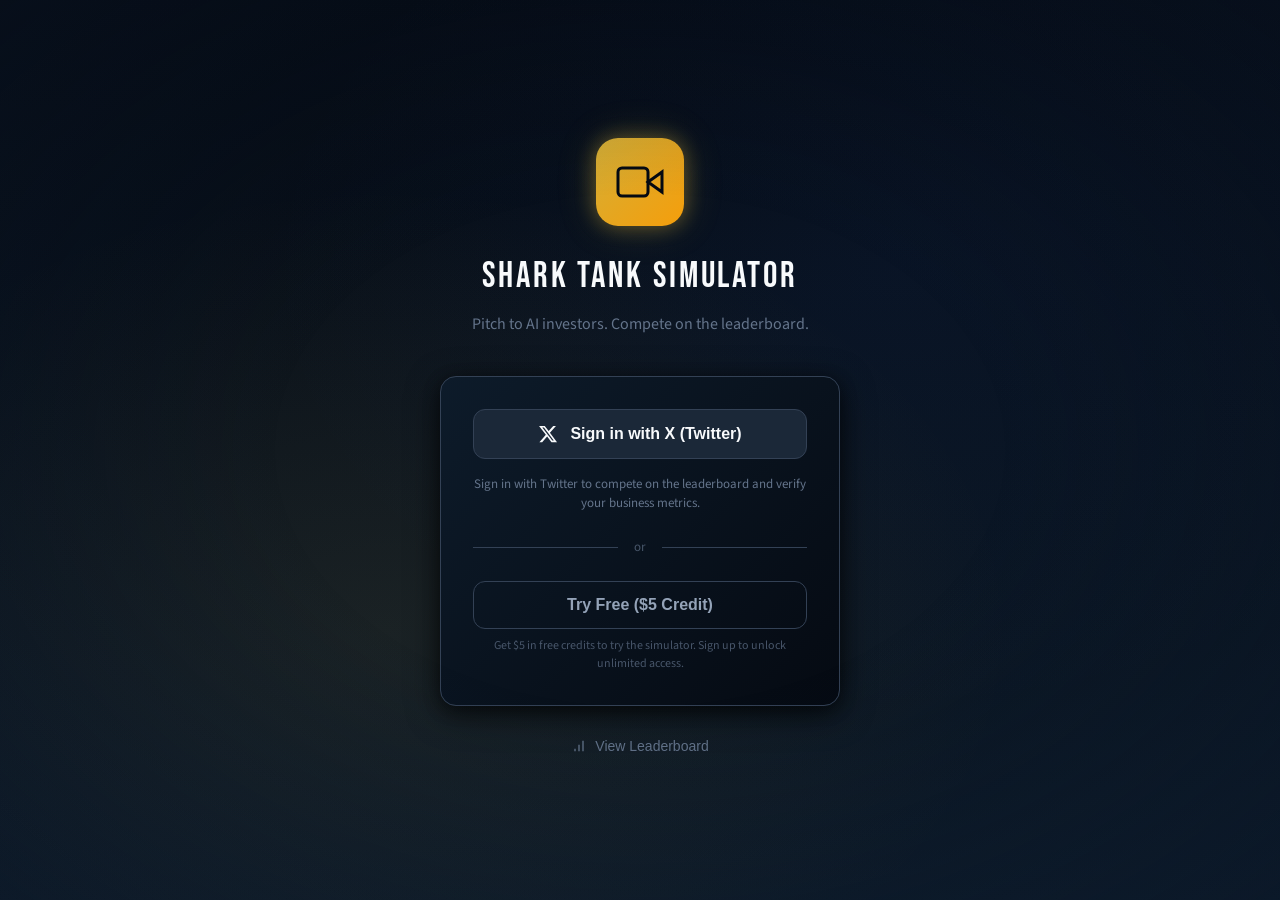
==== app.html @ 776979c1 "Make landing page the default homepage - Rename index.html → app.html (the main app) - Rename landin" ====
<!DOCTYPE html>
<html lang="en">
<head>
  <meta charset="UTF-8">
  <meta name="viewport" content="width=device-width, initial-scale=1.0">
  <title>Investor Panel — Shark Tank Simulator</title>
  <link rel="stylesheet" href="styles.css">
</head>
<body>
  <div class="app">
    <!-- ========================================
         VIEW 0: Auth / Login
         ======================================== -->
    <div class="view view--auth" id="authView">
      <div class="auth-container">
        <div class="auth-header">
          <div class="auth-logo">
            <svg width="48" height="48" viewBox="0 0 24 24" fill="none" stroke="currentColor" stroke-width="1.5">
              <polygon points="23 7 16 12 23 17 23 7"/>
              <rect x="1" y="5" width="15" height="14" rx="2" ry="2"/>
            </svg>
          </div>
          <h1 class="auth-title">Shark Tank Simulator</h1>
          <p class="auth-subtitle">Pitch to AI investors. Compete on the leaderboard.</p>
        </div>

        <!-- Login buttons (shown when not logged in) -->
        <div class="auth-content" id="authLoginContent">
          <button class="auth-btn auth-btn--twitter" id="twitterLoginBtn">
            <svg width="20" height="20" viewBox="0 0 24 24" fill="currentColor">
              <path d="M18.244 2.25h3.308l-7.227 8.26 8.502 11.24H16.17l-5.214-6.817L4.99 21.75H1.68l7.73-8.835L1.254 2.25H8.08l4.713 6.231zm-1.161 17.52h1.833L7.084 4.126H5.117z"/>
            </svg>
            Sign in with X (Twitter)
          </button>

          <p class="auth-note">
            Sign in with Twitter to compete on the leaderboard and verify your business metrics.
          </p>

          <div class="auth-divider">
            <span>or</span>
          </div>

          <button class="auth-btn auth-btn--guest" id="guestBtn">
            Try Free ($5 Credit)
          </button>
          <p class="auth-guest-note">
            Get $5 in free credits to try the simulator. Sign up to unlock unlimited access.
          </p>
        </div>

        <!-- Logged in state (shown when logged in) -->
        <div class="auth-content auth-logged-in" id="authLoggedInContent" style="display: none;">
          <div class="auth-user-info">
            <img class="auth-user-avatar" id="authUserAvatar" src="" alt="User">
            <span class="auth-user-name" id="authUserName">@username</span>
          </div>

          <button class="auth-btn auth-btn--primary" id="continueToFormBtn">
            Continue to Pitch Form
          </button>

          <button class="auth-btn auth-btn--secondary" id="authLogoutBtn">
            Sign Out
          </button>
        </div>

        <div class="auth-footer">
          <button class="auth-leaderboard-btn" id="viewLeaderboardBtn">
            <svg width="16" height="16" viewBox="0 0 24 24" fill="none" stroke="currentColor" stroke-width="2">
              <path d="M12 20V10"/>
              <path d="M18 20V4"/>
              <path d="M6 20v-4"/>
            </svg>
            View Leaderboard
          </button>
        </div>
      </div>
    </div>

    <!-- ========================================
         VIEW 1: Entry Form
         ======================================== -->
    <div class="view view--entry" id="entryView" style="display: none;">
      <div class="entry-container">
        <!-- User Profile Bar (shown when logged in) -->
        <div class="user-bar" id="userBar" style="display: none;">
          <div class="user-bar-left">
            <img class="user-bar-avatar" id="userBarAvatar" src="" alt="User">
            <span class="user-bar-name" id="userBarName">@username</span>
          </div>
          <div class="user-bar-right">
            <button class="user-bar-btn" id="userLeaderboardBtn" title="Leaderboard">
              <svg width="16" height="16" viewBox="0 0 24 24" fill="none" stroke="currentColor" stroke-width="2">
                <path d="M12 20V10"/>
                <path d="M18 20V4"/>
                <path d="M6 20v-4"/>
              </svg>
            </button>
            <button class="user-bar-btn user-bar-btn--logout" id="logoutBtn" title="Sign Out">
              <svg width="16" height="16" viewBox="0 0 24 24" fill="none" stroke="currentColor" stroke-width="2">
                <path d="M9 21H5a2 2 0 0 1-2-2V5a2 2 0 0 1 2-2h4"/>
                <polyline points="16 17 21 12 16 7"/>
                <line x1="21" y1="12" x2="9" y2="12"/>
              </svg>
            </button>
          </div>
        </div>

        <!-- Credits Display (for guests) -->
        <div class="credits-bar" id="creditsBar" style="display: none;">
          <div class="credits-info">
            <svg width="16" height="16" viewBox="0 0 24 24" fill="none" stroke="currentColor" stroke-width="2">
              <circle cx="12" cy="12" r="10"/>
              <path d="M12 6v6l4 2"/>
            </svg>
            <span>Credits remaining: <strong id="creditsAmount">$5.00</strong></span>
          </div>
          <button class="credits-upgrade-btn" id="creditsUpgradeBtn">Sign up for unlimited</button>
        </div>

        <!-- Back to Auth button -->
        <div class="entry-back-row">
          <button type="button" class="entry-back-btn" id="backToAuthBtn">
            <svg width="16" height="16" viewBox="0 0 24 24" fill="none" stroke="currentColor" stroke-width="2">
              <path d="M19 12H5"/>
              <polyline points="12 19 5 12 12 5"/>
            </svg>
            Back to Login
          </button>
        </div>

        <div class="entry-header">
          <div class="entry-logo">
            <svg width="24" height="24" viewBox="0 0 24 24" fill="none" stroke="currentColor" stroke-width="2">
              <polygon points="23 7 16 12 23 17 23 7"/>
              <rect x="1" y="5" width="15" height="14" rx="2" ry="2"/>
            </svg>
          </div>
          <h1 class="entry-title">Enter the Panel</h1>
          <p class="entry-subtitle">5 investors. One pitch. No second chances.</p>
        </div>

        <form class="entry-form" id="entryForm">
          <!-- Company Name -->
          <div class="form-group">
            <label class="form-label" for="companyName">Company name</label>
            <input type="text" class="form-input" id="companyName" name="companyName" required placeholder="e.g. Acme Corp">
          </div>

          <!-- Amount Raising -->
          <div class="form-row">
            <div class="form-group form-group--flex">
              <label class="form-label" for="amountRaising">Amount raising</label>
              <div class="input-with-prefix">
                <span class="input-prefix">$</span>
                <input type="number" class="form-input form-input--with-prefix" id="amountRaising" name="amountRaising" required placeholder="500000" min="1">
              </div>
            </div>
            <div class="form-group form-group--small">
              <label class="form-label" for="equityPercent">Equity offered</label>
              <div class="input-with-suffix">
                <input type="number" class="form-input form-input--with-suffix" id="equityPercent" name="equityPercent" required placeholder="10" min="1" max="100">
                <span class="input-suffix">%</span>
              </div>
            </div>
          </div>

          <!-- What the company does -->
          <div class="form-group">
            <label class="form-label" for="companyDescription">What does your company do?</label>
            <textarea class="form-textarea" id="companyDescription" name="companyDescription" required placeholder="Describe your product or service in plain language..." maxlength="300" rows="3"></textarea>
            <span class="form-hint"><span id="descCharCount">0</span>/300</span>
          </div>

          <!-- Why now -->
          <div class="form-group">
            <label class="form-label" for="whyNow">Why are you pitching now?</label>
            <textarea class="form-textarea" id="whyNow" name="whyNow" required placeholder="What's changed? Why is this the right moment?" maxlength="200" rows="2"></textarea>
            <span class="form-hint"><span id="whyNowCharCount">0</span>/200</span>
          </div>

          <!-- Proof Signal -->
          <div class="form-group">
            <label class="form-label" for="proofType">What's your strongest proof right now?</label>
            <select class="form-select" id="proofType" name="proofType" required>
              <option value="" disabled selected>Select one...</option>
              <option value="revenue">Revenue / MRR</option>
              <option value="users">Active users</option>
              <option value="customers">Signed customers / pilots</option>
              <option value="idea">Idea stage</option>
            </select>
          </div>

          <!-- Proof Value (conditional) -->
          <div class="form-group form-group--proof" id="proofValueGroup" style="display: none;">
            <label class="form-label" for="proofValue" id="proofValueLabel">Value</label>
            <div class="input-with-prefix">
              <span class="input-prefix" id="proofValuePrefix">$</span>
              <input type="number" class="form-input form-input--with-prefix" id="proofValue" name="proofValue" placeholder="0" min="0">
            </div>
          </div>

          <!-- Verification Section (shows when user is logged in and has revenue/users) -->
          <div class="form-group form-group--verification" id="verificationSection" style="display: none;">
            <label class="form-label">Verify your metrics (optional)</label>
            <p class="form-hint verification-hint">Verified metrics appear on the leaderboard with a badge</p>

            <!-- Verification Options -->
            <div class="verification-options">
              <!-- DeFi Verification -->
              <div class="verification-option" id="defiVerificationOption">
                <button type="button" class="verification-btn" id="verifyDefiBtn">
                  <svg class="verification-icon" width="20" height="20" viewBox="0 0 24 24" fill="none" stroke="currentColor" stroke-width="2">
                    <circle cx="12" cy="12" r="10"/>
                    <path d="M8 12l2 2 4-4"/>
                  </svg>
                  <span>Verify with DefiLlama</span>
                </button>
                <span class="verification-desc">For crypto/DeFi protocols</span>
              </div>

              <!-- TrustMRR Verification -->
              <div class="verification-option" id="trustmrrVerificationOption">
                <button type="button" class="verification-btn" id="verifyTrustMRRBtn">
                  <svg class="verification-icon" width="20" height="20" viewBox="0 0 24 24" fill="none" stroke="currentColor" stroke-width="2">
                    <rect x="3" y="3" width="18" height="18" rx="2"/>
                    <path d="M9 12l2 2 4-4"/>
                  </svg>
                  <span>Verify with TrustMRR</span>
                </button>
                <span class="verification-desc">For SaaS with Stripe</span>
              </div>
            </div>

            <!-- Verification Status -->
            <div class="verification-status" id="verificationStatus" style="display: none;">
              <div class="verification-badge" id="verificationBadge">
                <svg width="16" height="16" viewBox="0 0 24 24" fill="currentColor">
                  <path d="M12 2L3 7v6c0 5.55 3.84 10.74 9 12 5.16-1.26 9-6.45 9-12V7l-9-5zm-1.5 14.94l-3.5-3.5 1.41-1.41 2.09 2.09 5.59-5.59 1.41 1.41-7 7z"/>
                </svg>
                <span id="verificationText">Verified</span>
              </div>
              <span class="verification-details" id="verificationDetails"></span>
            </div>
          </div>

          <!-- DefiLlama Search Modal -->
          <div class="modal" id="defiModal" style="display: none;">
            <div class="modal-content">
              <div class="modal-header">
                <h3>Verify with DefiLlama</h3>
                <button type="button" class="modal-close" id="closeDefiModal">&times;</button>
              </div>
              <div class="modal-body">
                <p>Search for your protocol. We'll verify ownership by matching your Twitter handle.</p>
                <div class="search-input-wrapper">
                  <input type="text" class="form-input" id="defiSearchInput" placeholder="Search protocols...">
                  <div class="search-spinner" id="defiSearchSpinner" style="display: none;"></div>
                </div>
                <div class="search-results" id="defiSearchResults"></div>
              </div>
            </div>
          </div>

          <!-- TrustMRR Modal -->
          <div class="modal" id="trustmrrModal" style="display: none;">
            <div class="modal-content">
              <div class="modal-header">
                <h3>Verify with TrustMRR</h3>
                <button type="button" class="modal-close" id="closeTrustMRRModal">&times;</button>
              </div>
              <div class="modal-body">
                <p>Enter your TrustMRR profile URL. We'll verify by matching your Twitter handle.</p>
                <input type="text" class="form-input" id="trustmrrUrlInput" placeholder="trustmrr.com/startup/yourcompany">
                <button type="button" class="btn btn--primary" id="verifyTrustMRRSubmit">Verify</button>
                <div class="verification-result" id="trustmrrResult" style="display: none;"></div>
              </div>
            </div>
          </div>

          <!-- Optional: Pushback expectation -->
          <div class="form-group form-group--optional">
            <label class="form-label" for="expectedPushback">
              What do you expect investors to push back on?
              <span class="form-label-optional">Optional</span>
            </label>
            <input type="text" class="form-input" id="expectedPushback" name="expectedPushback" placeholder="e.g. Our go-to-market strategy...">
          </div>

          <!-- Submit -->
          <button type="submit" class="entry-submit">Enter the Panel</button>

          <!-- Quick Test section - skips pitch, starts with offer -->
          <div class="quick-test-section">
            <div class="quick-test-label">Quick Test Mode</div>
            <div class="quick-test-controls">
              <select id="quickTestShark" class="quick-test-select">
                <option value="victor">Kevin O'Leary (Royalty Deals)</option>
                <option value="marcus">Mark Cuban (Tech/Equity)</option>
                <option value="elena">Lori Greiner (Retail/Milestones)</option>
                <option value="richard">Richard Branson (Brand/Vision)</option>
                <option value="daniel">Robert Herjavec (Mentor/Stages)</option>
              </select>
              <button type="button" class="entry-skip" id="skipBtn">🧪 Test Offer</button>
            </div>
          </div>
        </form>
      </div>
    </div>

    <!-- ========================================
         VIEW 2: Transition
         ======================================== -->
    <div class="view view--transition" id="transitionView" style="display: none;">
      <div class="transition-content">
        <div class="transition-icon">
          <svg width="48" height="48" viewBox="0 0 24 24" fill="none" stroke="currentColor" stroke-width="1.5">
            <polygon points="23 7 16 12 23 17 23 7"/>
            <rect x="1" y="5" width="15" height="14" rx="2" ry="2"/>
          </svg>
        </div>
        <p class="transition-message">The panel is ready.</p>
      </div>
    </div>

    <!-- ========================================
         VIEW 3: Panel (Video Call UI)
         ======================================== -->
    <div class="view view--panel" id="panelView" style="display: none;">
      <!-- Credits Banner (shown for guests) -->
      <div id="creditsBanner" class="credits-banner" style="display: none;">
        <div class="credits-banner-content">
          <span class="credits-badge">FREE TRIAL</span>
          <span class="credits-text">Credits: <strong id="panelCreditsAmount">$5.00</strong></span>
          <button id="panelUpgradeBtn" class="credits-banner-cta">
            Sign up for unlimited
          </button>
        </div>
      </div>

      <!-- Top Header Bar (Light) -->
      <header class="header">
        <div class="header-left">
          <div class="logo">
            <svg width="20" height="20" viewBox="0 0 24 24" fill="none" stroke="currentColor" stroke-width="2">
              <polygon points="23 7 16 12 23 17 23 7"/>
              <rect x="1" y="5" width="15" height="14" rx="2" ry="2"/>
            </svg>
          </div>
          <span class="meeting-title" id="meetingTitle">Investor Panel — Series A Pitch</span>
          <!-- Timer removed - game is now confidence-driven -->
        </div>
        <div class="header-right">
          <div class="user-avatar">
            <span>Y</span>
          </div>
        </div>
      </header>

      <!-- Main Content -->
      <div class="main-wrapper">
        <!-- Video Area -->
        <main class="video-area">
          <!-- Participant Strip -->
          <div class="participant-strip">
            <div class="participant" data-investor="marcus" data-state="live">
              <div class="participant-video">
                <img class="participant-img" src="images/sharks/marc_cuban.jpg" alt="Mark Cuban">
                <div class="confidence-bar-container">
                  <div class="confidence-bar" data-investor="marcus" style="width: 50%"></div>
                </div>
                <div class="participant-overlay">
                  <span class="participant-name">Mark Cuban</span>
                  <span class="participant-badge badge--live">LIVE</span>
                </div>
              </div>
            </div>

            <div class="participant" data-investor="victor" data-state="live">
              <div class="participant-video">
                <img class="participant-img" src="images/sharks/kevin_oleary.jpg" alt="Kevin O'Leary">
                <div class="confidence-bar-container">
                  <div class="confidence-bar" data-investor="victor" style="width: 50%"></div>
                </div>
                <div class="participant-overlay">
                  <span class="participant-name">Kevin O'Leary</span>
                  <span class="participant-badge badge--live">LIVE</span>
                </div>
              </div>
            </div>

            <div class="participant participant--you">
              <div class="participant-video participant-video--you">
                <video class="participant-webcam" id="userWebcamSmall" autoplay muted playsinline></video>
                <div class="participant-avatar" id="userAvatarSmall">YOU</div>
                <div class="participant-overlay">
                  <span class="participant-name">You</span>
                  <span class="participant-badge badge--presenting">PRESENTING</span>
                </div>
              </div>
            </div>

            <div class="participant" data-investor="elena" data-state="live">
              <div class="participant-video">
                <img class="participant-img" src="images/sharks/lori_greiner.jpg" alt="Lori Greiner">
                <div class="confidence-bar-container">
                  <div class="confidence-bar" data-investor="elena" style="width: 50%"></div>
                </div>
                <div class="participant-overlay">
                  <span class="participant-name">Lori Greiner</span>
                  <span class="participant-badge badge--live">LIVE</span>
                </div>
              </div>
            </div>

            <div class="participant" data-investor="richard" data-state="live">
              <div class="participant-video">
                <img class="participant-img" src="images/sharks/richard_branson.jpg" alt="Richard Branson">
                <div class="confidence-bar-container">
                  <div class="confidence-bar" data-investor="richard" style="width: 50%"></div>
                </div>
                <div class="participant-overlay">
                  <span class="participant-name">Richard Branson</span>
                  <span class="participant-badge badge--live">LIVE</span>
                </div>
              </div>
            </div>

            <div class="participant" data-investor="daniel" data-state="live">
              <div class="participant-video">
                <img class="participant-img" src="images/sharks/robert_herjavec.jpg" alt="Robert Herjavec">
                <div class="confidence-bar-container">
                  <div class="confidence-bar" data-investor="daniel" style="width: 50%"></div>
                </div>
                <div class="participant-overlay">
                  <span class="participant-name">Robert Herjavec</span>
                  <span class="participant-badge badge--live">LIVE</span>
                </div>
              </div>
            </div>
          </div>

          <!-- Featured Speaker -->
          <div class="featured-video">
            <video class="featured-webcam" id="userWebcamMain" autoplay muted playsinline></video>
            <div class="featured-content" id="featuredAvatarContainer">
              <div class="featured-avatar">YOU</div>
            </div>
            <div class="featured-name-badge">You (Founder)</div>
            <div class="featured-caption" id="featuredCaption">
              <span class="caption-text" id="captionText">Waiting for you to speak...</span>
              <span class="caption-listening" id="captionListening">
                <span class="listening-dot"></span>
                Listening
              </span>
            </div>
          </div>

          <!-- Bottom Controls -->
          <div class="controls-bar">
            <div class="controls-left">
              <div class="meeting-id">
                <span>stk-a8x2-qr9</span>
                <button class="copy-btn" title="Copy meeting ID">
                  <svg width="14" height="14" viewBox="0 0 24 24" fill="none" stroke="currentColor" stroke-width="2">
                    <rect x="9" y="9" width="13" height="13" rx="2" ry="2"/>
                    <path d="M5 15H4a2 2 0 0 1-2-2V4a2 2 0 0 1 2-2h9a2 2 0 0 1 2 2v1"/>
                  </svg>
                </button>
              </div>
            </div>

            <div class="controls-center">
              <button class="control-btn" id="cameraToggleBtn" title="Turn off camera">
                <svg class="camera-on-icon" width="20" height="20" viewBox="0 0 24 24" fill="none" stroke="currentColor" stroke-width="2">
                  <path d="M23 7l-7 5 7 5V7z"/>
                  <rect x="1" y="5" width="15" height="14" rx="2" ry="2"/>
                </svg>
                <svg class="camera-off-icon" width="20" height="20" viewBox="0 0 24 24" fill="none" stroke="currentColor" stroke-width="2" style="display: none;">
                  <path d="M16.5 5H3a2 2 0 0 0-2 2v10a2 2 0 0 0 2 2h13.5"/>
                  <path d="M23 7l-7 5 7 5V7z"/>
                  <line x1="1" y1="1" x2="23" y2="23"/>
                </svg>
              </button>
            </div>

            <div class="controls-right">
              <button class="transcript-toggle-btn" id="transcriptToggle" title="View Transcript">
                <svg width="16" height="16" viewBox="0 0 24 24" fill="none" stroke="currentColor" stroke-width="2">
                  <path d="M14 2H6a2 2 0 0 0-2 2v16a2 2 0 0 0 2 2h12a2 2 0 0 0 2-2V8z"/>
                  <polyline points="14 2 14 8 20 8"/>
                  <line x1="16" y1="13" x2="8" y2="13"/>
                  <line x1="16" y1="17" x2="8" y2="17"/>
                </svg>
              </button>
              <button class="end-pitch-btn" id="endPitchBtn">End Pitch</button>
            </div>
          </div>
        </main>

        <!-- Chat Panel -->
        <aside class="chat-panel">
          <div class="chat-header">
            <div class="chat-tabs">
              <button class="chat-tab chat-tab--active" id="chatTabBtn" data-tab="chat">Chat</button>
              <button class="chat-tab" id="offersTabBtn" data-tab="offers">
                Offers
                <span class="offers-badge" id="offersBadge" style="display: none;">0</span>
              </button>
              <button class="chat-tab chat-tab--end" id="endPitchTabBtn">End Pitch</button>
            </div>
          </div>

          <!-- Input Area - At top for easy access -->
          <div class="chat-input-area">
            <div class="response-guidance" id="responseGuidance">
              <span class="guidance-hint">💬 Type below or 🎤 hold mic to speak</span>
              <button class="guidance-close" id="guidanceCloseBtn">&times;</button>
            </div>
            <!-- Mobile user preview -->
            <div class="mobile-user-preview" id="mobileUserPreview">
              <video class="mobile-user-webcam" id="mobileUserWebcam" autoplay muted playsinline></video>
              <div class="mobile-user-avatar" id="mobileUserAvatar">YOU</div>
            </div>
            <button class="record-btn" id="recordBtn" title="Hold to record">
              <svg width="18" height="18" viewBox="0 0 24 24" fill="none" stroke="currentColor" stroke-width="2">
                <path d="M12 1a3 3 0 0 0-3 3v8a3 3 0 0 0 6 0V4a3 3 0 0 0-3-3z"/>
                <path d="M19 10v2a7 7 0 0 1-14 0v-2"/>
                <line x1="12" y1="19" x2="12" y2="23"/>
                <line x1="8" y1="23" x2="16" y2="23"/>
              </svg>
            </button>
            <input type="text" class="chat-input" id="chatInput" placeholder="Type or press mic to record..." />
            <button class="send-btn" title="Send">
              <svg width="16" height="16" viewBox="0 0 24 24" fill="none" stroke="currentColor" stroke-width="2">
                <line x1="22" y1="2" x2="11" y2="13"/>
                <polygon points="22 2 15 22 11 13 2 9 22 2"/>
              </svg>
            </button>
          </div>

          <!-- Live transcript display -->
          <div class="chat-transcript" id="chatTranscript" style="display: none;">
            <span class="transcript-label">You said:</span>
            <span class="transcript-live" id="liveTranscriptText"></span>
          </div>

          <!-- Chat Messages Tab -->
          <div class="chat-messages" id="chatMessages">
            <div class="message message--system">
              <p class="message-text">The panel has begun. Good luck.</p>
            </div>
          </div>

          <!-- Offers Tab -->
          <div class="offers-panel" id="offersPanel" style="display: none;">
            <div class="offers-empty" id="offersEmpty">
              <p>No active offers yet.</p>
              <p class="offers-hint">When sharks make offers, they'll appear here with a 60-second timer.</p>
            </div>
            <div class="offers-list" id="offersList"></div>
          </div>
        </aside>
      </div>
    </div>

    <!-- Transcript Viewer Panel -->
    <div class="transcript-panel" id="transcriptPanel" style="display: none;">
      <div class="transcript-header">
        <span class="transcript-title">Live Transcript</span>
        <button class="transcript-close" onclick="window.toggleTranscript()">&times;</button>
      </div>
      <div class="transcript-content" id="transcriptContent">
        <p class="transcript-empty">Your speech will appear here...</p>
      </div>
    </div>

    <!-- Counter Offer Modal -->
    <div class="modal" id="counterOfferModal" style="display: none;">
      <div class="modal-backdrop" onclick="window.hideCounterModal()"></div>
      <div class="modal-content">
        <div class="modal-header">
          <h3 class="modal-title">Counter Offer</h3>
          <button class="modal-close" onclick="window.hideCounterModal()">&times;</button>
        </div>
        <p class="modal-subtitle">Make a counter offer to <span id="counterSharkName">the investor</span></p>
        <input type="hidden" id="counterOfferId" value="">
        <input type="hidden" id="counterDealType" value="cash_equity">

        <!-- Original offer display -->
        <div class="original-offer-display" id="originalOfferDisplay">
          <div class="original-offer-label">Their offer:</div>
          <div class="original-offer-terms" id="originalOfferTerms">$100,000 for 10%</div>
        </div>

        <div class="modal-form">
          <div class="form-group">
            <label class="form-label" for="counterAmount">Amount you want</label>
            <div class="input-with-prefix">
              <span class="input-prefix">$</span>
              <input type="number" class="form-input form-input--with-prefix" id="counterAmount" value="500000" min="1">
            </div>
          </div>

          <div class="form-group">
            <label class="form-label" for="counterEquity">Equity you'll give</label>
            <div class="input-with-suffix">
              <input type="number" class="form-input form-input--with-suffix" id="counterEquity" value="10" min="0" max="100">
              <span class="input-suffix">%</span>
            </div>
          </div>

          <!-- Royalty fields - shown for royalty deals -->
          <div class="form-group royalty-fields" id="royaltyFields" style="display: none;">
            <label class="form-label" for="counterRoyalty">Royalty per unit</label>
            <div class="input-with-prefix">
              <span class="input-prefix">$</span>
              <input type="number" class="form-input form-input--with-prefix" id="counterRoyalty" value="2" min="0" step="0.5">
            </div>
            <p class="form-hint">Amount per unit until investment is recouped</p>
          </div>
        </div>

        <div class="modal-actions">
          <button class="btn btn--cancel" onclick="window.hideCounterModal()">Cancel</button>
          <button class="btn btn--submit" onclick="window.submitCounterOffer()">Submit Counter</button>
        </div>
      </div>
    </div>

    <!-- ========================================
         VIEW: Leaderboard
         ======================================== -->
    <div class="view view--leaderboard" id="leaderboardView" style="display: none;">
      <div class="leaderboard-container">
        <div class="leaderboard-header">
          <button class="leaderboard-back" id="leaderboardBackBtn">
            <svg width="20" height="20" viewBox="0 0 24 24" fill="none" stroke="currentColor" stroke-width="2">
              <line x1="19" y1="12" x2="5" y2="12"/>
              <polyline points="12 19 5 12 12 5"/>
            </svg>
            Back
          </button>
          <h1 class="leaderboard-title">Leaderboard</h1>
          <div class="leaderboard-tabs">
            <button class="leaderboard-tab leaderboard-tab--active" data-tab="verified">
              <svg width="14" height="14" viewBox="0 0 24 24" fill="none" stroke="currentColor" stroke-width="2">
                <path d="M22 11.08V12a10 10 0 1 1-5.93-9.14"/>
                <polyline points="22 4 12 14.01 9 11.01"/>
              </svg>
              Verified
            </button>
            <button class="leaderboard-tab" data-tab="all">
              All Pitches
            </button>
          </div>
        </div>

        <div class="leaderboard-content">
          <!-- User's rank card (if logged in) -->
          <div class="leaderboard-user-card" id="leaderboardUserCard" style="display: none;">
            <span class="user-card-rank" id="userCardRank">#--</span>
            <img class="user-card-avatar" id="userCardAvatar" src="" alt="You">
            <div class="user-card-info">
              <span class="user-card-name" id="userCardName">Your Best</span>
              <span class="user-card-company" id="userCardCompany">No deals yet</span>
            </div>
            <span class="user-card-amount" id="userCardAmount">$0</span>
          </div>

          <!-- Leaderboard list -->
          <div class="leaderboard-list" id="leaderboardList">
            <div class="leaderboard-loading">
              <div class="loading-spinner"></div>
              Loading leaderboard...
            </div>
          </div>
        </div>
      </div>
    </div>

    <!-- Credits Exhausted Modal -->
    <div class="modal credits-modal" id="creditsExhaustedModal" style="display: none;">
      <div class="modal-backdrop" onclick="window.hideCreditsModal()"></div>
      <div class="modal-content credits-modal-content">
        <div class="credits-modal-icon">
          <svg width="48" height="48" viewBox="0 0 24 24" fill="none" stroke="currentColor" stroke-width="2">
            <circle cx="12" cy="12" r="10"/>
            <path d="M12 6v6l4 2"/>
          </svg>
        </div>
        <h3 class="credits-modal-title">Free Credits Used Up!</h3>
        <p class="credits-modal-text">
          You've used your $5 in free credits. Sign up with Twitter to get unlimited access and compete on the leaderboard!
        </p>
        <button class="auth-btn auth-btn--twitter" id="modalTwitterLoginBtn">
          <svg width="20" height="20" viewBox="0 0 24 24" fill="currentColor">
            <path d="M18.244 2.25h3.308l-7.227 8.26 8.502 11.24H16.17l-5.214-6.817L4.99 21.75H1.68l7.73-8.835L1.254 2.25H8.08l4.713 6.231zm-1.161 17.52h1.833L7.084 4.126H5.117z"/>
          </svg>
          Sign up with X (Twitter)
        </button>
        <button class="credits-modal-close" onclick="window.hideCreditsModal()">Maybe later</button>
      </div>
    </div>

    <!-- Shark Reaction Notifications -->
    <div class="shark-reactions" id="sharkReactions"></div>

    <!-- Shareable Deal Card Modal -->
    <div class="deal-card-modal" id="dealCardModal" style="display: none;">
      <div class="deal-card-backdrop" onclick="window.closeDealCard()"></div>
      <div class="deal-card-container">
        <button class="deal-card-close" onclick="window.closeDealCard()">&times;</button>

        <!-- The actual shareable card -->
        <div class="deal-card" id="dealCard">
          <div class="deal-card-header">
            <div class="deal-card-logo">🦈</div>
            <div class="deal-card-title">SHARK TANK SIMULATOR</div>
          </div>

          <div class="deal-card-result" id="dealCardResult">
            <span class="deal-result-label">DEAL!</span>
          </div>

          <div class="deal-card-company" id="dealCardCompany">Company Name</div>

          <div class="deal-card-terms">
            <div class="deal-card-amount" id="dealCardAmount">$500,000</div>
            <div class="deal-card-for">for</div>
            <div class="deal-card-equity" id="dealCardEquity">10%</div>
          </div>

          <div class="deal-card-shark">
            <img class="deal-card-shark-img" id="dealCardSharkImg" src="" alt="Shark">
            <div class="deal-card-shark-name" id="dealCardSharkName">Mark Cuban</div>
          </div>

          <div class="deal-card-valuation" id="dealCardValuation">
            Valuation: $5,000,000
          </div>

          <div class="deal-card-footer">
            <span>sharktank.simulator</span>
            <span class="deal-card-date" id="dealCardDate"></span>
          </div>
        </div>

        <!-- Share buttons -->
        <div class="deal-card-actions">
          <button class="deal-card-btn deal-card-btn--download" onclick="window.downloadDealCard()">
            <svg width="18" height="18" viewBox="0 0 24 24" fill="none" stroke="currentColor" stroke-width="2">
              <path d="M21 15v4a2 2 0 0 1-2 2H5a2 2 0 0 1-2-2v-4"/>
              <polyline points="7 10 12 15 17 10"/>
              <line x1="12" y1="15" x2="12" y2="3"/>
            </svg>
            Download
          </button>
          <button class="deal-card-btn deal-card-btn--twitter" onclick="window.shareDealTwitter()">
            <svg width="18" height="18" viewBox="0 0 24 24" fill="currentColor">
              <path d="M18.244 2.25h3.308l-7.227 8.26 8.502 11.24H16.17l-5.214-6.817L4.99 21.75H1.68l7.73-8.835L1.254 2.25H8.08l4.713 6.231zm-1.161 17.52h1.833L7.084 4.126H5.117z"/>
            </svg>
            Share on X
          </button>
          <button class="deal-card-btn deal-card-btn--copy" onclick="window.copyDealLink()">
            <svg width="18" height="18" viewBox="0 0 24 24" fill="none" stroke="currentColor" stroke-width="2">
              <rect x="9" y="9" width="13" height="13" rx="2" ry="2"/>
              <path d="M5 15H4a2 2 0 0 1-2-2V4a2 2 0 0 1 2-2h9a2 2 0 0 1 2 2v1"/>
            </svg>
            Copy Link
          </button>
        </div>
      </div>
    </div>
  </div>

  <!-- Firebase SDK -->
  <script src="https://www.gstatic.com/firebasejs/10.7.1/firebase-app-compat.js"></script>
  <script src="https://www.gstatic.com/firebasejs/10.7.1/firebase-auth-compat.js"></script>
  <script src="firebase-config.js"></script>
  <script src="firebase-env.js"></script>
  <script>
    // Initialize Firebase Auth
    (function() {
      try {
        if (typeof firebase !== 'undefined' && window.FIREBASE_CONFIG) {
          firebase.initializeApp(window.FIREBASE_CONFIG);
          const auth = firebase.auth();
          const provider = new firebase.auth.TwitterAuthProvider();

          window.firebaseAuth = {
            auth: auth,
            provider: provider,
            signInWithTwitter: () => auth.signInWithPopup(provider),
            signOutUser: () => auth.signOut(),
            onAuthStateChanged: (callback) => auth.onAuthStateChanged(callback),
            getCurrentUser: () => auth.currentUser
          };
        } else {
          window.firebaseAuth = null;
        }
      } catch (err) {
        console.log('Firebase init error:', err);
        window.firebaseAuth = null;
      }
      window.dispatchEvent(new Event('firebase-ready'));
    })();
  </script>
  <script src="app.js"></script>
</body>
</html>
---- styles.css ----
/* ========================================
   Shark Tank Simulator — Video Call UI
   Authentic Shark Tank TV Show Aesthetic
   Deep ocean blues, gold accents, dramatic lighting
   ======================================== */

/* Google Fonts */
@import url('https://fonts.googleapis.com/css2?family=Bebas+Neue&family=Source+Sans+Pro:wght@400;600;700&family=JetBrains+Mono:wght@500;700&display=swap');

/* ========================================
   Design System Variables
   ======================================== */
:root {
  /* === PRIMARY OCEAN BLUES === */
  --shark-blue-deep: #0A1628;
  --shark-blue-dark: #122A4A;
  --shark-blue-mid: #1E3A5A;
  --shark-blue-accent: #2563EB;
  --shark-blue-glow: #3B82F6;
  --shark-blue-light: #60A5FA;

  /* === MONEY GOLD === */
  --gold-rich: #D4AF37;
  --gold-bright: #FFD700;
  --gold-amber: #F59E0B;
  --gold-dark: #92702B;

  /* === DEAL STATUS === */
  --deal-green: #10B981;
  --deal-green-glow: #34D399;
  --danger-red: #DC2626;
  --danger-red-deep: #7F1D1D;

  /* === SURFACES (with blue undertones) === */
  --surface-0: #050A12;
  --surface-1: #0D1B2A;
  --surface-2: #1B2838;
  --surface-3: #243447;
  --surface-4: #334155;

  /* === TEXT HIERARCHY === */
  --text-primary: #F8FAFC;
  --text-secondary: #94A3B8;
  --text-tertiary: #64748B;
  --text-muted: #475569;

  /* === TYPOGRAPHY === */
  --font-display: 'Bebas Neue', 'Impact', sans-serif;
  --font-body: 'Source Sans Pro', -apple-system, BlinkMacSystemFont, sans-serif;
  --font-mono: 'JetBrains Mono', ui-monospace, monospace;

  /* === SHADOWS === */
  --shadow-sm: 0 1px 2px rgba(0, 0, 0, 0.4);
  --shadow-md: 0 4px 12px rgba(0, 0, 0, 0.5), 0 2px 4px rgba(0, 0, 0, 0.3);
  --shadow-lg: 0 8px 32px rgba(0, 0, 0, 0.6), 0 4px 16px rgba(0, 0, 0, 0.4);

  /* === GLOW EFFECTS === */
  --glow-gold: 0 0 20px rgba(212, 175, 55, 0.4), 0 0 40px rgba(212, 175, 55, 0.2);
  --glow-blue: 0 0 20px rgba(59, 130, 246, 0.4), 0 0 40px rgba(59, 130, 246, 0.2);
  --glow-green: 0 0 20px rgba(16, 185, 129, 0.4), 0 0 40px rgba(16, 185, 129, 0.2);
  --glow-red: 0 0 20px rgba(220, 38, 38, 0.4), 0 0 40px rgba(220, 38, 38, 0.2);
}

/* Reset */
*, *::before, *::after {
  box-sizing: border-box;
  margin: 0;
  padding: 0;
}

html, body {
  height: 100%;
  overflow: hidden;
}

body {
  font-family: var(--font-body);
  font-size: 14px;
  line-height: 1.5;
  color: var(--text-primary);
  background: linear-gradient(180deg, var(--surface-0) 0%, var(--surface-1) 50%, var(--shark-blue-deep) 100%);
  -webkit-font-smoothing: antialiased;
}

/* App Container */
.app {
  display: flex;
  flex-direction: column;
  height: 100vh;
  width: 100vw;
  background: linear-gradient(180deg, var(--surface-0) 0%, var(--surface-1) 30%, var(--shark-blue-deep) 100%);
  position: relative;
}

/* Subtle underwater ambient effect */
.app::before {
  content: '';
  position: fixed;
  inset: 0;
  background:
    radial-gradient(ellipse at 20% 80%, rgba(37, 99, 235, 0.08) 0%, transparent 50%),
    radial-gradient(ellipse at 80% 20%, rgba(37, 99, 235, 0.06) 0%, transparent 50%),
    radial-gradient(ellipse at 50% 50%, rgba(212, 175, 55, 0.03) 0%, transparent 60%);
  pointer-events: none;
  z-index: 0;
}

/* ========================================
   Views
   ======================================== */
.view {
  display: flex;
  flex-direction: column;
  height: 100%;
  width: 100%;
}

.view--panel {
  display: flex;
  flex-direction: column;
}

/* ========================================
   Entry Form View
   ======================================== */
.view--entry {
  display: flex;
  align-items: safe center;
  justify-content: center;
  padding: 40px 20px;
  overflow-y: auto;
  background: linear-gradient(180deg, var(--surface-0) 0%, var(--surface-1) 100%);
  position: relative;
  z-index: 1;
}

.entry-container {
  width: 100%;
  max-width: 480px;
}

.entry-header {
  text-align: center;
  margin-bottom: 32px;
}

.entry-logo {
  width: 56px;
  height: 56px;
  margin: 0 auto 16px;
  background: linear-gradient(135deg, var(--gold-rich) 0%, var(--gold-amber) 100%);
  border-radius: 14px;
  display: flex;
  align-items: center;
  justify-content: center;
  color: var(--surface-0);
  box-shadow: var(--glow-gold);
}

.entry-title {
  font-family: var(--font-display);
  font-size: 32px;
  font-weight: 400;
  letter-spacing: 0.05em;
  color: var(--text-primary);
  margin-bottom: 8px;
}

.entry-subtitle {
  font-size: 14px;
  color: var(--text-tertiary);
}

/* Form */
.entry-form {
  display: flex;
  flex-direction: column;
  gap: 20px;
}

.form-group {
  display: flex;
  flex-direction: column;
  gap: 6px;
}

.form-row {
  display: flex;
  gap: 12px;
}

.form-group--flex {
  flex: 1;
}

.form-group--small {
  width: 120px;
  flex-shrink: 0;
}

.form-label {
  font-size: 13px;
  font-weight: 600;
  color: var(--text-secondary);
  display: flex;
  align-items: center;
  gap: 8px;
}

.form-label-optional {
  font-size: 11px;
  font-weight: 400;
  color: var(--text-tertiary);
}

.form-input,
.form-textarea,
.form-select {
  font-family: var(--font-body);
  font-size: 14px;
  color: var(--text-primary);
  background-color: var(--surface-2);
  border: 1px solid var(--surface-4);
  border-radius: 8px;
  padding: 10px 12px;
  outline: none;
  transition: border-color 0.15s ease, box-shadow 0.15s ease;
}

.form-input:focus,
.form-textarea:focus,
.form-select:focus {
  border-color: var(--shark-blue-accent);
  box-shadow: 0 0 0 3px rgba(37, 99, 235, 0.15);
}

.form-input::placeholder,
.form-textarea::placeholder {
  color: var(--text-muted);
}

.form-textarea {
  resize: none;
  line-height: 1.5;
}

.form-select {
  cursor: pointer;
  appearance: none;
  background-image: url("data:image/svg+xml,%3Csvg xmlns='http://www.w3.org/2000/svg' width='12' height='12' viewBox='0 0 24 24' fill='none' stroke='%236b7280' stroke-width='2'%3E%3Cpath d='m6 9 6 6 6-6'/%3E%3C/svg%3E");
  background-repeat: no-repeat;
  background-position: right 12px center;
  padding-right: 36px;
}

.form-select option {
  background-color: var(--surface-2);
  color: var(--text-primary);
}

.form-hint {
  font-size: 11px;
  color: var(--text-muted);
  text-align: right;
}

/* Input with prefix/suffix */
.input-with-prefix,
.input-with-suffix {
  position: relative;
  display: flex;
  align-items: center;
}

.input-prefix,
.input-suffix {
  position: absolute;
  font-size: 14px;
  color: var(--text-tertiary);
  pointer-events: none;
}

.input-prefix {
  left: 12px;
}

.input-suffix {
  right: 12px;
}

.form-input--with-prefix {
  padding-left: 28px;
}

.form-input--with-suffix {
  padding-right: 32px;
}

/* Optional field styling */
.form-group--optional .form-input {
  border-style: dashed;
}

/* Submit button */
.entry-submit {
  margin-top: 12px;
  padding: 14px 24px;
  font-family: var(--font-body);
  font-size: 15px;
  font-weight: 700;
  color: var(--surface-0);
  background: linear-gradient(135deg, var(--gold-rich) 0%, var(--gold-amber) 100%);
  border: none;
  border-radius: 8px;
  cursor: pointer;
  transition: transform 0.15s ease, box-shadow 0.15s ease;
  box-shadow: var(--shadow-md);
}

.entry-submit:hover {
  transform: translateY(-1px);
  box-shadow: var(--glow-gold), var(--shadow-lg);
}

.entry-submit:active {
  transform: translateY(0);
}

/* Skip button (dev/testing) */
.entry-skip {
  margin-top: 8px;
  padding: 10px 24px;
  font-family: var(--font-body);
  font-size: 13px;
  font-weight: 500;
  color: var(--text-tertiary);
  background-color: transparent;
  border: 1px dashed var(--surface-4);
  border-radius: 8px;
  cursor: pointer;
  transition: border-color 0.15s ease, color 0.15s ease;
}

.entry-skip:hover {
  border-color: var(--text-tertiary);
  color: var(--text-secondary);
}

/* Quick Test Section */
.quick-test-section {
  margin-top: 24px;
  padding-top: 20px;
  border-top: 1px dashed var(--surface-4);
}

.quick-test-label {
  font-size: 11px;
  font-weight: 600;
  color: var(--text-tertiary);
  text-transform: uppercase;
  letter-spacing: 0.1em;
  margin-bottom: 10px;
  text-align: center;
}

.quick-test-controls {
  display: flex;
  gap: 8px;
  align-items: center;
}

.quick-test-select {
  flex: 1;
  padding: 10px 12px;
  font-family: var(--font-body);
  font-size: 13px;
  color: var(--text-primary);
  background-color: var(--surface-2);
  border: 1px solid var(--surface-4);
  border-radius: 8px;
  cursor: pointer;
}

.quick-test-select:focus {
  outline: none;
  border-color: var(--gold-rich);
}

.quick-test-select option {
  background-color: var(--surface-2);
  color: var(--text-primary);
}

/* ========================================
   Transition View
   ======================================== */
.view--transition {
  display: flex;
  align-items: center;
  justify-content: center;
  background: radial-gradient(ellipse at center, var(--surface-1) 0%, var(--surface-0) 100%);
}

.transition-content {
  text-align: center;
}

.transition-icon {
  width: 80px;
  height: 80px;
  margin: 0 auto 24px;
  background: linear-gradient(135deg, var(--shark-blue-dark) 0%, var(--shark-blue-mid) 100%);
  border-radius: 20px;
  display: flex;
  align-items: center;
  justify-content: center;
  color: var(--gold-bright);
  box-shadow: var(--glow-blue);
  animation: pulse-glow 2s ease-in-out infinite;
}

@keyframes pulse-glow {
  0%, 100% { box-shadow: var(--glow-blue); }
  50% { box-shadow: 0 0 30px rgba(59, 130, 246, 0.6), 0 0 60px rgba(59, 130, 246, 0.3); }
}

.transition-message {
  font-family: var(--font-display);
  font-size: 24px;
  font-weight: 400;
  letter-spacing: 0.05em;
  color: var(--text-primary);
}

/* ========================================
   Header Bar
   ======================================== */
.header {
  display: flex;
  justify-content: space-between;
  align-items: center;
  height: 60px;
  padding: 0 20px;
  background: linear-gradient(90deg, var(--surface-1) 0%, var(--shark-blue-dark) 50%, var(--surface-1) 100%);
  border-bottom: 1px solid rgba(212, 175, 55, 0.3);
  box-shadow: 0 2px 20px rgba(0, 0, 0, 0.5);
  flex-shrink: 0;
  position: relative;
  z-index: 10;
}

.header-left {
  display: flex;
  align-items: center;
  gap: 16px;
}

.logo {
  width: 40px;
  height: 40px;
  background: linear-gradient(135deg, var(--gold-rich) 0%, var(--gold-amber) 100%);
  border-radius: 10px;
  display: flex;
  align-items: center;
  justify-content: center;
  color: var(--surface-0);
  box-shadow: var(--glow-gold);
  font-weight: bold;
}

.meeting-title {
  font-family: var(--font-display);
  font-size: 18px;
  font-weight: 400;
  letter-spacing: 0.08em;
  color: var(--text-primary);
}

.timer-container {
  display: flex;
  flex-direction: column;
  align-items: center;
  gap: 4px;
}

.timer {
  font-family: var(--font-mono);
  font-size: 14px;
  font-weight: 700;
  letter-spacing: 0.1em;
  color: var(--text-primary);
  background-color: rgba(0, 0, 0, 0.5);
  border: 1px solid var(--surface-4);
  padding: 8px 16px;
  border-radius: 6px;
}

/* Timer states */
.timer[data-state="neutral"] {
  color: var(--text-primary);
  border-color: var(--surface-4);
}

.timer[data-state="warning"] {
  color: var(--gold-amber);
  border-color: var(--gold-amber);
  text-shadow: 0 0 10px rgba(245, 158, 11, 0.5);
}

.timer[data-state="critical"] {
  color: var(--danger-red);
  border-color: var(--danger-red);
  animation: timer-pulse 0.5s ease-in-out infinite;
  box-shadow: 0 0 15px rgba(220, 38, 38, 0.4);
}

@keyframes timer-pulse {
  0%, 100% { opacity: 1; text-shadow: 0 0 10px rgba(220, 38, 38, 0.5); }
  50% { opacity: 0.7; text-shadow: 0 0 20px rgba(220, 38, 38, 0.8); }
}

/* Pressure bar */
.pressure-bar {
  width: 80px;
  height: 4px;
  border-radius: 2px;
  background-color: var(--surface-4);
  transition: background-color 0.3s ease, box-shadow 0.3s ease;
}

.pressure-bar[data-state="neutral"] {
  background-color: var(--shark-blue-accent);
}

.pressure-bar[data-state="warning"] {
  background-color: var(--gold-amber);
  box-shadow: 0 0 8px rgba(245, 158, 11, 0.5);
}

.pressure-bar[data-state="critical"] {
  background-color: var(--danger-red);
  box-shadow: 0 0 8px rgba(239, 68, 68, 0.5);
}

.header-right {
  display: flex;
  align-items: center;
  gap: 12px;
}

/* End Pitch tab button - styled as red action button */
.chat-tab--end {
  background: linear-gradient(135deg, var(--danger-red) 0%, #991B1B 100%) !important;
  color: #ffffff !important;
  border: none !important;
  margin-left: auto;
  box-shadow: 0 2px 6px rgba(220, 38, 38, 0.3);
}

.chat-tab--end:hover {
  background: linear-gradient(135deg, #EF4444 0%, var(--danger-red) 100%) !important;
  transform: scale(1.02);
}

.chat-tab--end.leave-mode {
  background: linear-gradient(135deg, var(--gold-rich) 0%, var(--gold-amber) 100%) !important;
  color: var(--surface-0) !important;
  box-shadow: 0 2px 6px rgba(212, 175, 55, 0.3);
}

.user-avatar {
  width: 36px;
  height: 36px;
  border-radius: 50%;
  background: linear-gradient(135deg, var(--shark-blue-mid) 0%, var(--shark-blue-dark) 100%);
  border: 2px solid var(--surface-4);
  color: var(--text-primary);
  display: flex;
  align-items: center;
  justify-content: center;
  font-size: 13px;
  font-weight: 600;
}

/* ========================================
   Main Layout
   ======================================== */
.main-wrapper {
  display: flex;
  flex: 1;
  min-height: 0;
}

/* ========================================
   Video Area
   ======================================== */
.video-area {
  flex: 1;
  display: flex;
  flex-direction: column;
  padding: 16px;
  gap: 12px;
  min-width: 0;
}

/* Participant Strip */
.participant-strip {
  display: flex;
  gap: 10px;
  flex-shrink: 0;
  overflow-x: auto;
  padding-bottom: 4px;
}

.participant {
  position: relative;
  flex-shrink: 0;
  width: 180px;
  cursor: pointer;
}

.participant-video {
  position: relative;
  height: 120px;
  background: linear-gradient(135deg, var(--surface-2) 0%, var(--surface-1) 100%);
  border-radius: 10px;
  display: flex;
  align-items: center;
  justify-content: center;
  border: 2px solid var(--surface-4);
  transition: border-color 0.2s ease, box-shadow 0.2s ease, transform 0.2s ease;
  overflow: hidden;
}

.participant:hover .participant-video {
  border-color: var(--shark-blue-light);
  transform: translateY(-2px);
  box-shadow: var(--shadow-md);
}

.participant-video--you {
  border-color: var(--shark-blue-accent);
  box-shadow: var(--glow-blue);
}

/* OUT state - shark has left the deal */
.participant-video--out {
  pointer-events: none;
}

.participant-video--out .participant-img {
  opacity: 0.3;
  filter: grayscale(100%) brightness(0.5) blur(1px);
}

.participant--out {
  pointer-events: none;
}

.participant-video--out::after {
  content: "OUT";
  position: absolute;
  top: 50%;
  left: 50%;
  transform: translate(-50%, -50%);
  font-family: var(--font-display);
  font-size: 28px;
  font-weight: 400;
  letter-spacing: 0.2em;
  color: var(--text-primary);
  background: linear-gradient(135deg, var(--danger-red) 0%, #991B1B 100%);
  padding: 10px 20px;
  border-radius: 4px;
  pointer-events: none;
  z-index: 10;
  text-shadow: 2px 2px 4px rgba(0,0,0,0.5);
  box-shadow: var(--glow-red);
}

/* INTERESTED state */
.participant-video--interested {
  border: 2px solid var(--gold-rich);
  background: linear-gradient(135deg, rgba(212, 175, 55, 0.1) 0%, var(--surface-2) 100%);
  animation: pulse-interest 0.5s ease-out;
  box-shadow: var(--glow-gold);
}

@keyframes pulse-interest {
  0% {
    transform: scale(1);
    box-shadow: var(--glow-gold);
  }
  50% {
    transform: scale(1.04);
    box-shadow: 0 0 30px rgba(212, 175, 55, 0.6), 0 0 60px rgba(212, 175, 55, 0.3);
  }
  100% {
    transform: scale(1);
    box-shadow: var(--glow-gold);
  }
}

/* Interrupt flash effect */
.participant-video.interrupt {
  filter: brightness(1.4) contrast(1.15);
  border-color: #ffffff;
  transition: filter 0.05s ease-out, border-color 0.05s ease-out;
}

.participant-video:not(.interrupt) {
  transition: filter 0.1s ease-out, border-color 0.15s ease;
}

.participant-avatar {
  width: 48px;
  height: 48px;
  border-radius: 50%;
  background: linear-gradient(135deg, var(--surface-3) 0%, var(--surface-2) 100%);
  border: 2px solid var(--surface-4);
  color: var(--text-primary);
  display: flex;
  align-items: center;
  justify-content: center;
  font-size: 14px;
  font-weight: 600;
}

.participant-img,
.participant-webcam {
  position: absolute;
  inset: 0;
  width: 100%;
  height: 100%;
  object-fit: cover;
  object-position: center 20%;
  background: #1a1a2e; /* Dark background to hide any white edges */
}

/* Fix for Robert Herjavec image - crop to hide white chair */
.participant[data-investor="daniel"] .participant-img {
  object-fit: cover;
  object-position: center 15%; /* Focus on face, crop bottom chair */
  transform: scale(1.2); /* Zoom in to hide chair edges */
  background: #1a1a2e;
}

.participant[data-investor="daniel"] .participant-video {
  overflow: hidden; /* Ensure zoom doesn't overflow */
}

.participant-webcam {
  transform: scaleX(-1);
  object-position: center center;
}

.participant-webcam:not([srcObject]) + .participant-avatar,
.participant-webcam[src=""] + .participant-avatar {
  display: flex;
}

.participant-video:has(.participant-webcam[srcObject]) .participant-avatar {
  display: none;
}

/* Participant overlay */
.participant-overlay {
  position: absolute;
  bottom: 0;
  left: 0;
  right: 0;
  display: flex;
  justify-content: space-between;
  align-items: center;
  padding: 8px;
  background: linear-gradient(to top, rgba(0,0,0,0.7) 0%, transparent 100%);
  z-index: 2;
}

.participant-name {
  font-size: 11px;
  font-weight: 600;
  color: var(--text-primary);
  white-space: nowrap;
  overflow: hidden;
  text-overflow: ellipsis;
  text-shadow: 0 1px 3px rgba(0,0,0,0.8);
}

.participant-badge {
  font-family: var(--font-display);
  font-size: 10px;
  font-weight: 400;
  text-transform: uppercase;
  letter-spacing: 0.1em;
  padding: 4px 8px;
  border-radius: 4px;
  flex-shrink: 0;
}

.badge--live {
  background: linear-gradient(135deg, var(--deal-green) 0%, #059669 100%);
  color: var(--text-primary);
}

.badge--out {
  background: linear-gradient(135deg, var(--danger-red) 0%, #991B1B 100%);
  color: var(--text-primary);
}

.badge--interested {
  background: linear-gradient(135deg, var(--gold-rich) 0%, var(--gold-amber) 100%);
  color: var(--surface-0);
}

.badge--presenting {
  background: linear-gradient(135deg, var(--gold-bright) 0%, var(--gold-amber) 100%);
  color: var(--surface-0);
  box-shadow: var(--glow-gold);
}

/* Confidence Bar - Shows shark interest level */
.confidence-bar-container {
  position: absolute;
  bottom: 0;
  left: 0;
  right: 0;
  height: 4px;
  background: rgba(0, 0, 0, 0.5);
  z-index: 3;
  overflow: hidden;
}

.confidence-bar {
  height: 100%;
  width: 50%;
  background: linear-gradient(90deg, var(--gold-amber) 0%, var(--deal-green) 100%);
  transition: width 0.5s ease-out, background 0.3s ease;
  box-shadow: 0 0 8px rgba(16, 185, 129, 0.5);
}

/* Confidence bar color states */
.confidence-bar.low {
  background: linear-gradient(90deg, var(--danger-red) 0%, #F87171 100%);
  box-shadow: 0 0 8px rgba(220, 38, 38, 0.5);
}

.confidence-bar.medium {
  background: linear-gradient(90deg, var(--gold-amber) 0%, var(--gold-bright) 100%);
  box-shadow: 0 0 8px rgba(245, 158, 11, 0.5);
}

.confidence-bar.high {
  background: linear-gradient(90deg, var(--deal-green) 0%, var(--deal-green-glow) 100%);
  box-shadow: 0 0 8px rgba(16, 185, 129, 0.5);
}

/* Pulse animation when confidence changes significantly */
.confidence-bar.pulse {
  animation: confidenceBarPulse 0.5s ease-out;
}

@keyframes confidenceBarPulse {
  0% { filter: brightness(1); }
  50% { filter: brightness(1.5); }
  100% { filter: brightness(1); }
}

/* Featured Video */
.featured-video {
  flex: 1;
  position: relative;
  background: radial-gradient(ellipse at center, var(--surface-2) 0%, var(--surface-1) 70%, var(--surface-0) 100%);
  border-radius: 12px;
  display: flex;
  align-items: center;
  justify-content: center;
  min-height: 0;
  overflow: hidden;
  border: 1px solid var(--surface-4);
  box-shadow: var(--shadow-lg);
}

/* Spotlight vignette effect */
.featured-video::after {
  content: '';
  position: absolute;
  inset: 0;
  background: radial-gradient(circle at center, transparent 30%, rgba(0, 0, 0, 0.4) 100%);
  pointer-events: none;
  z-index: 1;
}

.featured-content {
  display: flex;
  align-items: center;
  justify-content: center;
}

.featured-webcam {
  position: absolute;
  inset: 0;
  width: 100%;
  height: 100%;
  object-fit: cover;
  transform: scaleX(-1);
  z-index: 0;
}

.featured-avatar {
  width: 120px;
  height: 120px;
  border-radius: 50%;
  background: linear-gradient(135deg, var(--shark-blue-accent) 0%, var(--shark-blue-dark) 100%);
  border: 3px solid var(--surface-4);
  color: var(--text-primary);
  display: flex;
  align-items: center;
  justify-content: center;
  font-size: 32px;
  font-weight: 600;
  box-shadow: var(--shadow-lg);
}

.featured-name-badge {
  position: absolute;
  top: 16px;
  right: 16px;
  background: rgba(0, 0, 0, 0.7);
  backdrop-filter: blur(8px);
  border: 1px solid var(--surface-4);
  color: var(--text-primary);
  font-size: 12px;
  font-weight: 600;
  padding: 8px 14px;
  border-radius: 6px;
  z-index: 5;
}

.featured-caption {
  position: absolute;
  bottom: 20px;
  left: 50%;
  transform: translateX(-50%);
  background: rgba(0, 0, 0, 0.8);
  backdrop-filter: blur(8px);
  border: 1px solid var(--surface-4);
  color: var(--text-primary);
  font-size: 14px;
  padding: 12px 24px;
  border-radius: 8px;
  max-width: 80%;
  text-align: center;
  display: flex;
  align-items: center;
  gap: 12px;
  z-index: 5;
}

.caption-text {
  flex: 1;
}

.caption-listening {
  display: flex;
  align-items: center;
  gap: 6px;
  font-size: 11px;
  font-weight: 600;
  color: var(--deal-green);
  text-transform: uppercase;
  letter-spacing: 0.08em;
}

.listening-dot {
  width: 8px;
  height: 8px;
  background-color: var(--deal-green);
  border-radius: 50%;
  animation: listening-pulse 1s ease-in-out infinite;
  box-shadow: 0 0 8px rgba(16, 185, 129, 0.6);
}

@keyframes listening-pulse {
  0%, 100% { opacity: 1; transform: scale(1); }
  50% { opacity: 0.4; transform: scale(0.8); }
}

.caption-listening.hidden {
  display: none;
}

/* Controls Bar */
.controls-bar {
  display: flex;
  justify-content: space-between;
  align-items: center;
  padding: 12px 0;
  flex-shrink: 0;
}

.controls-left,
.controls-right {
  flex: 1;
}

.controls-right {
  display: flex;
  justify-content: flex-end;
}

.controls-center {
  display: flex;
  gap: 8px;
}

.meeting-id {
  display: inline-flex;
  align-items: center;
  gap: 8px;
  background-color: var(--surface-2);
  border: 1px solid var(--surface-4);
  padding: 8px 12px;
  border-radius: 8px;
  font-size: 12px;
  font-family: var(--font-mono);
  color: var(--text-secondary);
}

.copy-btn {
  background: none;
  border: none;
  color: var(--text-secondary);
  cursor: pointer;
  padding: 2px;
  display: flex;
  align-items: center;
  justify-content: center;
  transition: color 0.15s ease;
}

.copy-btn:hover {
  color: var(--text-primary);
}

.control-btn {
  width: 44px;
  height: 44px;
  border-radius: 10px;
  border: 1px solid var(--surface-4);
  background-color: var(--surface-2);
  color: var(--text-primary);
  cursor: pointer;
  display: flex;
  align-items: center;
  justify-content: center;
  transition: all 0.15s ease;
}

.control-btn:hover {
  background-color: var(--surface-3);
  border-color: var(--shark-blue-light);
}

.control-btn--active {
  background: linear-gradient(135deg, var(--shark-blue-accent) 0%, #1D4ED8 100%);
  border-color: var(--shark-blue-accent);
  box-shadow: var(--glow-blue);
}

.control-btn--active:hover {
  background: linear-gradient(135deg, #1D4ED8 0%, var(--shark-blue-accent) 100%);
}

.control-btn--muted {
  background: linear-gradient(135deg, var(--danger-red) 0%, #B91C1C 100%);
  border-color: var(--danger-red);
}

.control-btn--muted:hover {
  background: linear-gradient(135deg, #B91C1C 0%, var(--danger-red) 100%);
}

.leave-btn,
.end-pitch-btn {
  background: linear-gradient(135deg, var(--danger-red) 0%, #B91C1C 100%);
  color: var(--text-primary);
  border: none;
  padding: 10px 20px;
  border-radius: 8px;
  font-size: 13px;
  font-weight: 600;
  cursor: pointer;
  transition: all 0.15s ease;
  box-shadow: var(--shadow-md);
}

.leave-btn:hover,
.end-pitch-btn:hover {
  transform: translateY(-1px);
  box-shadow: var(--glow-red), var(--shadow-lg);
}

.leave-btn--final {
  background: linear-gradient(135deg, var(--surface-3) 0%, var(--surface-2) 100%);
}

.leave-btn--final:hover {
  background: linear-gradient(135deg, var(--surface-4) 0%, var(--surface-3) 100%);
}

/* ========================================
   Chat Panel
   ======================================== */
.chat-panel {
  width: 300px;
  flex-shrink: 0;
  display: flex;
  flex-direction: column;
  background: linear-gradient(180deg, var(--surface-1) 0%, var(--surface-0) 100%);
  border-left: 1px solid var(--surface-4);
}

.chat-header {
  display: flex;
  justify-content: space-between;
  align-items: center;
  padding: 14px 16px;
  border-bottom: 1px solid var(--surface-4);
  background: rgba(0, 0, 0, 0.2);
  flex-shrink: 0;
}

.chat-title {
  font-family: var(--font-display);
  font-size: 16px;
  font-weight: 400;
  letter-spacing: 0.08em;
  color: var(--text-primary);
}

/* Chat Tabs */
.chat-tabs {
  display: flex;
  gap: 4px;
}

.chat-tab {
  padding: 6px 12px;
  border: none;
  border-radius: 6px;
  background: transparent;
  color: var(--text-tertiary);
  font-size: 13px;
  font-weight: 500;
  cursor: pointer;
  transition: all 0.15s ease;
  position: relative;
}

.chat-tab:hover {
  color: var(--text-secondary);
  background: var(--surface-3);
}

.chat-tab--active {
  color: var(--text-primary);
  background: var(--surface-3);
}

.offers-badge {
  display: inline-flex;
  align-items: center;
  justify-content: center;
  min-width: 18px;
  height: 18px;
  padding: 0 5px;
  margin-left: 4px;
  border-radius: 9px;
  background: var(--success);
  color: white;
  font-size: 11px;
  font-weight: 600;
}

/* Offers Panel */
.offers-panel {
  flex: 1;
  overflow-y: auto;
  padding: 16px;
}

.offers-empty {
  text-align: center;
  color: var(--text-tertiary);
  padding: 32px 16px;
}

.offers-empty p {
  margin: 0 0 8px;
}

.offers-hint {
  font-size: 12px;
  opacity: 0.7;
}

.offers-list {
  display: flex;
  flex-direction: column;
  gap: 12px;
}

/* Offer Card in Panel */
.offer-panel-card {
  background: var(--surface-2);
  border-radius: 10px;
  padding: 12px;
  border: 1px solid var(--surface-4);
}

.offer-panel-header {
  display: flex;
  justify-content: space-between;
  align-items: center;
  margin-bottom: 8px;
}

.offer-panel-shark {
  font-weight: 600;
  color: var(--text-primary);
}

.offer-panel-timer {
  display: flex;
  align-items: center;
  gap: 4px;
  font-size: 12px;
  font-weight: 500;
  color: var(--text-secondary);
}

.offer-panel-timer.expiring {
  color: var(--warning);
  animation: pulse 1s ease-in-out infinite;
}

.offer-panel-timer.critical {
  color: var(--danger);
  animation: pulse 0.5s ease-in-out infinite;
}

@keyframes pulse {
  0%, 100% { opacity: 1; }
  50% { opacity: 0.5; }
}

.offer-panel-terms {
  font-size: 14px;
  color: var(--text-primary);
  margin-bottom: 10px;
}

.offer-panel-terms .amount {
  color: var(--success);
  font-weight: 600;
}

.offer-panel-actions {
  display: flex;
  gap: 6px;
  flex-wrap: wrap;
}

.offer-panel-actions .offer-btn {
  flex: 1;
  min-width: 60px;
  padding: 6px 8px;
  font-size: 11px;
}

.chat-menu-btn {
  width: 32px;
  height: 32px;
  border: none;
  border-radius: 6px;
  background-color: transparent;
  color: var(--text-tertiary);
  cursor: pointer;
  display: flex;
  align-items: center;
  justify-content: center;
  transition: background-color 0.15s ease, color 0.15s ease;
}

.chat-menu-btn:hover {
  background-color: var(--surface-3);
  color: var(--text-primary);
}

/* Messages */
.chat-messages {
  flex: 1;
  overflow-y: auto;
  padding: 16px;
  display: flex;
  flex-direction: column;
  gap: 10px;
}

.message {
  background-color: transparent;
  padding: 8px 12px;
  border-radius: 0;
  border-left: 2px solid var(--surface-4);
}

.message-header {
  display: flex;
  justify-content: space-between;
  align-items: center;
  margin-bottom: 4px;
}

.message-author {
  font-size: 12px;
  font-weight: 600;
  color: var(--text-primary);
}

.message-time {
  font-size: 10px;
  color: var(--text-muted);
  font-family: var(--font-mono);
}

.message-text {
  font-size: 13px;
  color: var(--text-secondary);
  line-height: 1.5;
}

/* System messages — full-width, italic, smaller */
.message--system {
  background-color: transparent;
  border-left: none;
  border-radius: 0;
  padding: 6px 0;
  margin: 4px 0;
}

.message--system .message-text {
  font-size: 11px;
  color: var(--text-tertiary);
  font-style: italic;
  text-align: center;
}

/* Founder (You) messages — right-aligned, distinct */
.message--you {
  background: rgba(37, 99, 235, 0.1);
  border-left: none;
  border-right: 2px solid var(--shark-blue-accent);
  border-radius: 6px 0 0 6px;
  margin-left: 32px;
  text-align: right;
}

.message--you .message-header {
  flex-direction: row-reverse;
}

.message--you .message-author {
  color: var(--shark-blue-light);
}

.message--you .message-text {
  color: var(--text-primary);
}

/* Thinking placeholder — muted */
.message--thinking {
  border-left-color: var(--surface-3);
  opacity: 0.6;
}

.message--thinking .message-author {
  font-weight: 500;
}

.message--thinking .message-text {
  color: var(--text-tertiary);
  font-style: italic;
}

/* Chat Input - Now at top, below header */
.chat-input-area {
  display: flex;
  align-items: center;
  gap: 8px;
  padding: 12px 16px;
  border-bottom: 1px solid var(--surface-4);
  background: rgba(0, 0, 0, 0.2);
  flex-shrink: 0;
  flex-wrap: wrap;
}

.chat-input {
  flex: 1;
  height: 44px;
  padding: 0 14px;
  font-size: 13px;
  font-family: var(--font-body);
  border: 1px solid var(--surface-4);
  border-radius: 8px;
  background-color: var(--surface-2);
  color: var(--text-primary);
  outline: none;
  transition: border-color 0.15s ease, box-shadow 0.15s ease;
}

.chat-input::placeholder {
  color: var(--text-muted);
}

.chat-input:focus {
  border-color: var(--shark-blue-accent);
  box-shadow: 0 0 0 3px rgba(37, 99, 235, 0.15);
}

.send-btn {
  width: 44px;
  height: 44px;
  border-radius: 8px;
  border: none;
  background: linear-gradient(135deg, var(--shark-blue-accent) 0%, #1D4ED8 100%);
  color: var(--text-primary);
  cursor: pointer;
  display: flex;
  align-items: center;
  justify-content: center;
  transition: all 0.15s ease;
  box-shadow: var(--shadow-sm);
}

.send-btn:hover {
  transform: translateY(-1px);
  box-shadow: var(--glow-blue);
}

/* Scrollbar */
.chat-messages::-webkit-scrollbar {
  width: 6px;
}

.chat-messages::-webkit-scrollbar-track {
  background: var(--surface-1);
}

.chat-messages::-webkit-scrollbar-thumb {
  background: var(--surface-4);
  border-radius: 3px;
}

.chat-messages::-webkit-scrollbar-thumb:hover {
  background: var(--shark-blue-mid);
}

/* Mobile User Preview - hidden on desktop */
.mobile-user-preview {
  display: none;
}

/* ========================================
   Responsive - Mobile First Design
   Optimized for sharks visibility + chat usability
   ======================================== */

/* Tablet and below - Stacked layout with shark grid */
@media (max-width: 900px) {
  .main-wrapper {
    flex-direction: column;
    height: 100%;
  }

  /* Compact video area - sharks only, no featured */
  .video-area {
    flex: 0 0 auto;
    min-height: auto;
    padding: 8px;
    gap: 8px;
  }

  /* Hide the featured video on mobile - focus on sharks */
  .featured-video {
    display: none;
  }

  /* Hide controls bar on mobile to save space */
  .controls-bar {
    display: none;
  }

  /* 2x3 grid for shark strip */
  .participant-strip {
    display: grid;
    grid-template-columns: repeat(3, 1fr);
    grid-template-rows: repeat(2, auto);
    gap: 6px;
    overflow: visible;
    padding: 0;
  }

  /* Hide the "You" participant on mobile - it's in the chat area */
  .participant--you {
    display: none;
  }

  .participant {
    width: 100%;
    flex-shrink: 0;
  }

  .participant-video {
    height: 70px;
    border-radius: 8px;
  }

  .participant-name {
    font-size: 9px;
    padding: 2px 4px;
  }

  .participant-badge {
    font-size: 7px;
    padding: 2px 5px;
  }

  /* Chat panel takes most of the screen */
  .chat-panel {
    flex: 1;
    width: 100%;
    max-width: none;
    border-left: none;
    border-top: 1px solid var(--surface-4);
    display: flex;
    flex-direction: column;
    min-height: 0;
  }

  /* Make chat messages scrollable and flexible - reversed so newest at top */
  .chat-messages {
    flex: 1;
    min-height: 0;
    overflow-y: auto;
    padding: 10px;
    display: flex;
    flex-direction: column-reverse;
  }

  /* Compact header for mobile */
  .chat-header {
    padding: 8px 12px;
    flex-shrink: 0;
  }

  .chat-tab {
    padding: 6px 12px;
    font-size: 12px;
  }
}

/* Mobile phones - further refinements */
@media (max-width: 600px) {
  .header {
    padding: 6px 10px;
    height: auto;
    min-height: 44px;
  }

  .meeting-title {
    font-size: 11px;
    letter-spacing: 0.04em;
  }

  .header-left .logo {
    width: 32px;
    height: 32px;
  }

  .header-left .logo svg {
    width: 16px;
    height: 16px;
  }

  /* Even more compact shark grid */
  .video-area {
    padding: 6px;
  }

  .participant-strip {
    gap: 4px;
  }

  .participant-video {
    height: 60px;
    border-width: 1px;
  }

  .participant-name {
    font-size: 8px;
  }

  .participant-badge {
    font-size: 6px;
    padding: 1px 4px;
  }

  /* OUT overlay smaller on mobile */
  .participant-video--out::after {
    font-size: 14px;
    padding: 4px 8px;
    letter-spacing: 0.1em;
  }

  /* Chat messages area */
  .chat-messages {
    padding: 8px;
  }

  .message {
    padding: 6px 10px;
    font-size: 13px;
  }

  .message-author {
    font-size: 11px;
  }

  /* Input area - larger touch targets */
  .chat-input-area {
    padding: 10px;
    gap: 8px;
    flex-wrap: wrap;
    flex-shrink: 0;
  }

  /* Response guidance above input */
  .response-guidance {
    width: 100%;
    order: -1;
    padding: 8px 12px;
    font-size: 12px;
    margin-bottom: 0;
    border-radius: 8px;
    background: rgba(37, 99, 235, 0.1);
    border: 1px solid rgba(37, 99, 235, 0.3);
  }

  /* Mobile user preview - show yourself */
  .mobile-user-preview {
    display: block;
    position: relative;
    width: 48px;
    height: 48px;
    border-radius: 50%;
    overflow: hidden;
    border: 2px solid var(--shark-blue-accent);
    box-shadow: var(--glow-blue);
    flex-shrink: 0;
    background: var(--surface-2);
  }

  .mobile-user-webcam {
    width: 100%;
    height: 100%;
    object-fit: cover;
    transform: scaleX(-1);
  }

  .mobile-user-avatar {
    position: absolute;
    inset: 0;
    display: flex;
    align-items: center;
    justify-content: center;
    font-size: 10px;
    font-weight: 700;
    color: var(--text-primary);
    background: linear-gradient(135deg, var(--shark-blue-accent) 0%, var(--shark-blue-dark) 100%);
  }

  /* Hide avatar when webcam is active */
  .mobile-user-preview.has-webcam .mobile-user-avatar {
    display: none;
  }

  .chat-input {
    flex: 1;
    min-width: 0;
    font-size: 16px; /* Prevent iOS zoom on focus */
    padding: 12px 14px;
    height: 48px;
    border-radius: 24px;
  }

  .record-btn,
  .send-btn {
    width: 48px;
    height: 48px;
    min-width: 48px; /* Touch target minimum */
    border-radius: 50%;
    flex-shrink: 0;
  }

  /* Offer cards on mobile - compact */
  .offer-card {
    padding: 10px;
    margin: 6px 0;
  }

  .offer-shark {
    font-size: 12px;
  }

  .offer-amount,
  .offer-equity {
    font-size: 18px;
  }

  .offer-actions {
    grid-template-columns: repeat(2, 1fr);
    gap: 4px;
  }

  .offer-btn {
    padding: 10px 8px;
    font-size: 11px;
  }

  .guidance-close {
    padding: 4px 8px;
    font-size: 16px;
  }
}

/* Very small phones */
@media (max-width: 380px) {
  .participant-strip {
    gap: 3px;
  }

  .participant-video {
    height: 50px;
  }

  .participant-name {
    font-size: 7px;
  }

  .participant-badge {
    font-size: 5px;
    padding: 1px 3px;
  }

  .chat-input {
    padding: 10px 12px;
    font-size: 16px;
  }

  .record-btn,
  .send-btn {
    width: 44px;
    height: 44px;
    min-width: 44px;
  }
}

/* Entry form mobile styles */
@media (max-width: 600px) {
  .entry-container {
    padding: 16px;
    margin: 8px;
    max-height: 95vh;
    overflow-y: auto;
  }

  .entry-header h1 {
    font-size: 24px;
  }

  .entry-header p {
    font-size: 14px;
  }

  .form-row {
    flex-direction: column;
  }

  .form-group {
    width: 100%;
  }

  .form-group input,
  .form-group textarea,
  .form-group select {
    font-size: 16px; /* Prevent iOS zoom */
    padding: 12px;
  }

  .submit-btn {
    width: 100%;
    padding: 14px;
    font-size: 16px;
  }

  .auth-buttons {
    flex-direction: column;
    gap: 10px;
  }

  .auth-btn {
    width: 100%;
    padding: 12px;
  }

  .credits-bar {
    flex-direction: column;
    gap: 8px;
    text-align: center;
  }
}

/* Auth view mobile */
@media (max-width: 600px) {
  .auth-container {
    padding: 20px;
    margin: 16px;
  }

  .auth-header h1 {
    font-size: 28px;
  }

  .auth-benefits {
    gap: 12px;
  }

  .benefit-item {
    padding: 12px;
  }
}

/* Mobile landscape mode - side by side layout */
@media (max-width: 900px) and (orientation: landscape) {
  .main-wrapper {
    flex-direction: row;
  }

  .video-area {
    flex: 0 0 30%;
    max-width: 30%;
    padding: 6px;
  }

  /* Show featured video in landscape for speaker focus */
  .featured-video {
    display: flex;
    flex: 1;
    min-height: 120px;
  }

  /* Horizontal strip in landscape */
  .participant-strip {
    display: flex;
    flex-wrap: wrap;
    gap: 4px;
    overflow: visible;
  }

  .participant {
    width: calc(50% - 2px);
    flex-shrink: 0;
  }

  .participant--you {
    display: block;
  }

  .participant-video {
    height: 50px;
  }

  /* Show controls in landscape */
  .controls-bar {
    display: flex;
    padding: 6px 0;
  }

  .chat-panel {
    flex: 1;
    border-top: none;
    border-left: 1px solid var(--surface-4);
  }

  .chat-messages {
    padding: 8px;
  }
}

/* Confidence delta on mobile - smaller */
@media (max-width: 600px) {
  .confidence-delta {
    font-size: 11px;
    padding: 2px 6px;
    top: 4px;
    right: 4px;
  }
}

/* ========================================
   Speaking Indicator
   ======================================== */
.participant-video--speaking {
  box-shadow: 0 0 0 3px var(--deal-green), var(--glow-green);
}

.participant-video--speaking::after {
  content: '';
  position: absolute;
  bottom: 8px;
  left: 50%;
  transform: translateX(-50%);
  display: flex;
  gap: 3px;
  animation: speaking-pulse 1s ease-in-out infinite;
}

@keyframes speaking-pulse {
  0%, 100% { opacity: 0.6; }
  50% { opacity: 1; }
}

/* ========================================
   User Messages
   ======================================== */
.message--user {
  background: rgba(37, 99, 235, 0.15);
  border-left: 2px solid var(--shark-blue-accent);
  border-radius: 0 8px 8px 0;
  padding: 8px 12px;
  margin-left: 20px;
}

.message--user .message-author {
  color: var(--shark-blue-light);
}

/* ========================================
   Offer Cards - THE MONEY MOMENT
   ======================================== */
.offer-card {
  background: linear-gradient(135deg, rgba(212, 175, 55, 0.1) 0%, rgba(16, 185, 129, 0.05) 100%);
  border-left: 4px solid var(--gold-rich);
  border-radius: 8px;
  padding: 14px;
  margin: 8px 0;
  box-shadow: var(--shadow-md);
  animation: offer-appear 0.3s ease-out;
}

@keyframes offer-appear {
  from {
    opacity: 0;
    transform: translateY(-10px);
  }
  to {
    opacity: 1;
    transform: translateY(0);
  }
}

.offer-card--declined {
  opacity: 0.4;
  border-left-color: var(--surface-4);
  background: var(--surface-2);
  filter: grayscale(50%);
}

.offer-card--expired {
  opacity: 0.3;
  border-left-color: var(--danger, #ef4444);
  background: var(--surface-2);
  filter: grayscale(70%);
}

.offer-card--expired::after {
  content: 'EXPIRED';
  position: absolute;
  top: 8px;
  right: 8px;
  font-size: 10px;
  font-weight: 600;
  color: var(--danger, #ef4444);
  letter-spacing: 0.05em;
}

.offer-header {
  display: flex;
  justify-content: space-between;
  align-items: center;
  margin-bottom: 8px;
}

.offer-shark {
  font-weight: 700;
  color: var(--gold-rich);
  font-size: 14px;
}

.offer-badge {
  font-family: var(--font-display);
  background: linear-gradient(135deg, var(--gold-rich) 0%, var(--gold-amber) 100%);
  color: var(--surface-0);
  font-size: 10px;
  font-weight: 400;
  padding: 4px 10px;
  border-radius: 4px;
  letter-spacing: 0.1em;
  box-shadow: var(--glow-gold);
}

.offer-terms {
  display: flex;
  flex-wrap: wrap;
  gap: 8px;
  align-items: baseline;
  margin-bottom: 12px;
}

.offer-amount {
  font-family: var(--font-mono);
  font-size: 22px;
  font-weight: 700;
  color: var(--gold-bright);
  text-shadow: 0 0 10px rgba(255, 215, 0, 0.3);
}

.offer-for {
  font-size: 12px;
  color: var(--text-tertiary);
}

.offer-equity {
  font-family: var(--font-mono);
  font-size: 22px;
  font-weight: 700;
  color: var(--text-primary);
}

.offer-royalty {
  display: block;
  width: 100%;
  font-size: 11px;
  color: var(--gold-amber);
  margin-top: 2px;
}

.offer-conditions {
  display: block;
  width: 100%;
  font-size: 11px;
  color: var(--text-secondary);
  margin-top: 8px;
  padding: 8px;
  background: rgba(0, 0, 0, 0.2);
  border-radius: 4px;
  border-left: 2px solid var(--gold-amber);
}

.offer-conditions strong {
  color: var(--gold-amber);
}

.offer-rationale {
  display: block;
  width: 100%;
  font-size: 11px;
  color: var(--text-tertiary);
  margin-top: 6px;
}

.offer-valuation {
  display: block;
  width: 100%;
  font-size: 10px;
  color: var(--shark-blue-light);
  margin-top: 4px;
  font-family: var(--font-mono);
}

/* Deal Type Badge Variants */
.offer-badge--cash_equity {
  background: linear-gradient(135deg, var(--gold-rich) 0%, var(--gold-amber) 100%);
}

.offer-badge--safe_cap,
.offer-badge--safe_milestone {
  background: linear-gradient(135deg, var(--shark-blue-accent) 0%, var(--shark-blue-glow) 100%);
  color: var(--text-primary);
}

.offer-badge--tranche {
  background: linear-gradient(135deg, #7C3AED 0%, #A78BFA 100%);
  color: var(--text-primary);
}

.offer-badge--royalty {
  background: linear-gradient(135deg, var(--gold-dark) 0%, var(--gold-rich) 100%);
  color: var(--text-primary);
}

.offer-badge--no_offer {
  background: linear-gradient(135deg, var(--surface-3) 0%, var(--surface-4) 100%);
  color: var(--text-secondary);
}

/* Offer Panel Type Label */
.offer-panel-type {
  font-family: var(--font-display);
  font-size: 9px;
  padding: 2px 6px;
  border-radius: 3px;
  background: var(--surface-3);
  color: var(--shark-blue-light);
  letter-spacing: 0.05em;
}

.offer-panel-terms .conditions {
  margin-top: 4px;
  color: var(--text-tertiary);
}

.offer-panel-terms .rationale {
  margin-top: 2px;
  color: var(--text-muted);
  font-size: 10px;
}

.offer-actions {
  display: grid;
  grid-template-columns: 1fr 1fr;
  gap: 6px;
  margin-top: 8px;
}

.offer-btn {
  padding: 8px 10px;
  border-radius: 6px;
  border: none;
  font-size: 11px;
  font-weight: 700;
  cursor: pointer;
  transition: all 0.15s ease;
  white-space: nowrap;
  text-align: center;
}

.offer-btn:disabled {
  opacity: 0.5;
  cursor: not-allowed;
}

.offer-btn--accept {
  background: linear-gradient(135deg, var(--deal-green) 0%, #059669 100%);
  color: var(--text-primary);
  box-shadow: var(--shadow-sm);
}

.offer-btn--accept:hover:not(:disabled) {
  transform: translateY(-1px);
  box-shadow: var(--glow-green);
}

.offer-btn--counter {
  background: linear-gradient(135deg, var(--gold-rich) 0%, var(--gold-amber) 100%);
  color: var(--surface-0);
  box-shadow: var(--shadow-sm);
}

.offer-btn--counter:hover:not(:disabled) {
  transform: translateY(-1px);
  box-shadow: var(--glow-gold);
}

.offer-btn--decline {
  background: var(--surface-3);
  color: var(--text-secondary);
  border: 1px solid var(--surface-4);
}

.offer-btn--decline:hover:not(:disabled) {
  background: var(--surface-4);
  color: var(--text-primary);
}

.offer-btn--reply {
  background: var(--surface-3);
  color: #60a5fa;
  border: 1px solid #60a5fa;
}

.offer-btn--reply:hover:not(:disabled) {
  background: #60a5fa;
  color: white;
}

/* ========================================
   Modal
   ======================================== */
.modal {
  position: fixed;
  top: 0;
  left: 0;
  right: 0;
  bottom: 0;
  display: flex;
  align-items: center;
  justify-content: center;
  z-index: 1000;
}

.modal-backdrop {
  position: absolute;
  top: 0;
  left: 0;
  right: 0;
  bottom: 0;
  background-color: rgba(0, 0, 0, 0.85);
  backdrop-filter: blur(4px);
}

.modal-content {
  position: relative;
  background: linear-gradient(135deg, var(--surface-1) 0%, var(--surface-0) 100%);
  border: 1px solid var(--surface-4);
  border-radius: 16px;
  padding: 24px;
  width: 100%;
  max-width: 400px;
  margin: 16px;
  box-shadow: var(--shadow-lg);
}

.modal-header {
  display: flex;
  justify-content: space-between;
  align-items: center;
  margin-bottom: 8px;
}

.modal-title {
  font-family: var(--font-display);
  font-size: 22px;
  font-weight: 400;
  letter-spacing: 0.05em;
  color: var(--text-primary);
  margin: 0;
}

.modal-close {
  background: none;
  border: none;
  color: var(--text-tertiary);
  font-size: 24px;
  cursor: pointer;
  padding: 0;
  line-height: 1;
  transition: color 0.15s ease;
}

.modal-close:hover {
  color: var(--text-primary);
}

.modal-subtitle {
  font-size: 14px;
  color: var(--text-secondary);
  margin: 0 0 16px 0;
}

/* Original offer display in counter modal */
.original-offer-display {
  background: linear-gradient(135deg, rgba(212, 175, 55, 0.1) 0%, rgba(16, 185, 129, 0.05) 100%);
  border: 1px solid var(--gold-rich);
  border-radius: 8px;
  padding: 12px 16px;
  margin-bottom: 16px;
}

.original-offer-label {
  font-size: 11px;
  font-weight: 600;
  color: var(--text-tertiary);
  text-transform: uppercase;
  letter-spacing: 0.05em;
  margin-bottom: 4px;
}

.original-offer-terms {
  font-size: 16px;
  font-weight: 700;
  color: var(--gold-bright);
}

.modal-form {
  display: flex;
  flex-direction: column;
  gap: 16px;
  margin-bottom: 24px;
}

.modal-actions {
  display: flex;
  gap: 12px;
  justify-content: flex-end;
}

.btn {
  padding: 10px 20px;
  border-radius: 8px;
  border: none;
  font-size: 14px;
  font-weight: 600;
  cursor: pointer;
  transition: all 0.15s ease;
}

.btn--cancel {
  background: var(--surface-3);
  color: var(--text-secondary);
  border: 1px solid var(--surface-4);
}

.btn--cancel:hover {
  background: var(--surface-4);
  color: var(--text-primary);
}

.btn--submit {
  background: linear-gradient(135deg, var(--shark-blue-accent) 0%, #1D4ED8 100%);
  color: var(--text-primary);
  box-shadow: var(--shadow-sm);
}

.btn--submit:hover {
  transform: translateY(-1px);
  box-shadow: var(--glow-blue);
}

/* ========================================
   Transcript Panel
   ======================================== */
.transcript-toggle-btn {
  width: 36px;
  height: 36px;
  border-radius: 8px;
  border: 1px solid var(--surface-4);
  background-color: transparent;
  color: var(--text-secondary);
  cursor: pointer;
  display: flex;
  align-items: center;
  justify-content: center;
  margin-right: 12px;
  transition: all 0.15s ease;
}

.transcript-toggle-btn:hover {
  background-color: var(--surface-3);
  color: var(--text-primary);
}

.transcript-toggle-btn.active {
  background: linear-gradient(135deg, var(--shark-blue-accent) 0%, #1D4ED8 100%);
  border-color: var(--shark-blue-accent);
  color: var(--text-primary);
  box-shadow: var(--glow-blue);
}

.transcript-panel {
  position: fixed;
  bottom: 80px;
  left: 20px;
  width: 360px;
  max-height: 300px;
  background: linear-gradient(135deg, var(--surface-1) 0%, var(--surface-0) 100%);
  border: 1px solid var(--surface-4);
  border-radius: 12px;
  z-index: 100;
  display: flex;
  flex-direction: column;
  box-shadow: var(--shadow-lg);
}

.transcript-header {
  display: flex;
  justify-content: space-between;
  align-items: center;
  padding: 12px 16px;
  border-bottom: 1px solid var(--surface-4);
}

.transcript-title {
  font-family: var(--font-display);
  font-size: 16px;
  font-weight: 400;
  letter-spacing: 0.05em;
  color: var(--text-primary);
}

.transcript-close {
  background: none;
  border: none;
  color: var(--text-tertiary);
  font-size: 20px;
  cursor: pointer;
  padding: 0;
  line-height: 1;
  transition: color 0.15s ease;
}

.transcript-close:hover {
  color: var(--text-primary);
}

.transcript-content {
  flex: 1;
  overflow-y: auto;
  padding: 12px 16px;
  max-height: 240px;
}

.transcript-empty {
  color: var(--text-tertiary);
  font-size: 13px;
  font-style: italic;
}

.transcript-entry {
  margin-bottom: 8px;
  padding: 8px 12px;
  background-color: var(--surface-2);
  border-radius: 6px;
  border-left: 2px solid var(--surface-4);
}

.transcript-time {
  font-size: 11px;
  font-family: var(--font-mono);
  color: var(--text-tertiary);
  margin-bottom: 4px;
}

.transcript-text {
  font-size: 13px;
  color: var(--text-primary);
  line-height: 1.5;
}

/* ========================================
   Record Button & Live Transcript
   ======================================== */
.record-btn {
  width: 44px;
  height: 44px;
  border-radius: 50%;
  border: 2px solid #3f3f46;
  background-color: transparent;
  color: #a1a1aa;
  cursor: pointer;
  display: flex;
  align-items: center;
  justify-content: center;
  transition: all 0.15s ease;
  flex-shrink: 0;
}

.record-btn:hover {
  border-color: #ef4444;
  color: #ef4444;
}

.record-btn.recording {
  background-color: #ef4444;
  border-color: #ef4444;
  color: #ffffff;
  animation: pulse-record 1s ease-in-out infinite;
}

@keyframes pulse-record {
  0%, 100% { transform: scale(1); }
  50% { transform: scale(1.05); }
}

.chat-input-area {
  display: flex;
  flex-wrap: wrap;
  gap: 8px;
  padding: 12px;
  border-top: 1px solid #27272a;
  align-items: center;
}

/* Make input controls row */
.chat-input-area > .record-btn,
.chat-input-area > .chat-input,
.chat-input-area > .send-btn {
  flex-shrink: 0;
}

.chat-transcript {
  padding: 8px 12px;
  background: rgba(37, 99, 235, 0.1);
  border-top: 1px solid var(--shark-blue-accent);
  font-size: 13px;
}

.transcript-label {
  color: var(--shark-blue-light);
  font-weight: 600;
  margin-right: 8px;
}

.transcript-live {
  color: var(--text-primary);
}

/* ========================================
   Ending Overlays - THE BIG MOMENT
   ======================================== */
.ending-overlay {
  position: fixed;
  top: 0;
  left: 0;
  right: 0;
  bottom: 0;
  display: flex;
  align-items: center;
  justify-content: center;
  z-index: 2000;
  animation: fadeIn 0.5s ease-out;
}

.ending-overlay--sad {
  background: radial-gradient(ellipse at center, rgba(127, 29, 29, 0.2) 0%, var(--surface-0) 70%);
}

.ending-overlay--success {
  background: radial-gradient(ellipse at center, rgba(212, 175, 55, 0.15) 0%, var(--surface-0) 70%);
}

@keyframes fadeIn {
  from {
    opacity: 0;
  }
  to {
    opacity: 1;
  }
}

.ending-content {
  text-align: center;
  animation: slideUp 0.6s ease-out 0.2s both;
}

@keyframes slideUp {
  from {
    opacity: 0;
    transform: translateY(30px);
  }
  to {
    opacity: 1;
    transform: translateY(0);
  }
}

.ending-icon {
  font-size: 80px;
  margin-bottom: 24px;
  animation: iconPulse 2s ease-in-out infinite;
}

@keyframes iconPulse {
  0%, 100% { transform: scale(1); }
  50% { transform: scale(1.1); }
}

.ending-title {
  font-family: var(--font-display);
  font-size: 72px;
  font-weight: 400;
  color: var(--text-primary);
  margin: 0 0 16px 0;
  letter-spacing: 0.1em;
}

.ending-overlay--sad .ending-title {
  color: var(--danger-red);
  text-shadow: 0 0 30px rgba(220, 38, 38, 0.5);
}

.ending-overlay--success .ending-title {
  color: var(--gold-bright);
  text-shadow: 0 0 40px rgba(255, 215, 0, 0.6), 0 0 80px rgba(255, 215, 0, 0.3);
  animation: goldGlow 2s ease-in-out infinite;
}

@keyframes goldGlow {
  0%, 100% { text-shadow: 0 0 40px rgba(255, 215, 0, 0.6), 0 0 80px rgba(255, 215, 0, 0.3); }
  50% { text-shadow: 0 0 60px rgba(255, 215, 0, 0.8), 0 0 100px rgba(255, 215, 0, 0.5); }
}

.ending-subtitle {
  font-size: 18px;
  color: var(--text-secondary);
  margin: 0 0 16px 0;
  max-width: 400px;
}

.ending-message {
  font-size: 14px;
  color: var(--text-tertiary);
  margin: 0 0 40px 0;
  max-width: 500px;
  line-height: 1.6;
}

.ending-btn {
  padding: 16px 32px;
  font-size: 16px;
  font-weight: 700;
  font-family: var(--font-body);
  border: none;
  border-radius: 8px;
  cursor: pointer;
  transition: all 0.2s ease;
}

.ending-overlay--sad .ending-btn {
  background: var(--surface-3);
  color: var(--text-primary);
  border: 1px solid var(--surface-4);
}

.ending-overlay--sad .ending-btn:hover {
  background: var(--surface-4);
  transform: translateY(-2px);
}

.ending-overlay--success .ending-btn {
  background: linear-gradient(135deg, var(--gold-rich) 0%, var(--gold-amber) 100%);
  color: var(--surface-0);
  box-shadow: var(--glow-gold);
}

.ending-overlay--success .ending-btn:hover {
  transform: translateY(-2px);
  box-shadow: 0 0 30px rgba(212, 175, 55, 0.6), 0 0 60px rgba(212, 175, 55, 0.3);
}

.ending-overlay--success .ending-btn--share {
  background: linear-gradient(135deg, var(--gold-rich) 0%, var(--gold-amber) 100%);
  margin-bottom: 12px;
  display: block;
  width: 100%;
  max-width: 280px;
  margin-left: auto;
  margin-right: auto;
}

.ending-overlay--success .ending-btn--secondary {
  background: transparent;
  border: 1px solid var(--surface-4);
  color: var(--text-secondary);
  font-weight: 500;
  padding: 12px 24px;
  font-size: 14px;
}

.ending-overlay--success .ending-btn--secondary:hover {
  background: var(--surface-3);
  box-shadow: none;
}

/* Deal Details */
.deal-details {
  background: linear-gradient(135deg, rgba(212, 175, 55, 0.1) 0%, rgba(16, 185, 129, 0.05) 100%);
  border: 2px solid var(--gold-rich);
  border-radius: 16px;
  padding: 28px 36px;
  margin-bottom: 32px;
  animation: dealPop 0.5s ease-out 0.4s both;
  box-shadow: var(--glow-gold);
}

@keyframes dealPop {
  from {
    opacity: 0;
    transform: scale(0.8);
  }
  to {
    opacity: 1;
    transform: scale(1);
  }
}

.deal-shark {
  font-family: var(--font-display);
  font-size: 24px;
  font-weight: 400;
  letter-spacing: 0.08em;
  color: var(--gold-rich);
  margin-bottom: 16px;
}

.deal-terms {
  display: flex;
  align-items: baseline;
  justify-content: center;
  gap: 16px;
  flex-wrap: wrap;
}

.deal-amount {
  font-family: var(--font-mono);
  font-size: 42px;
  font-weight: 700;
  color: var(--gold-bright);
  text-shadow: 0 0 20px rgba(255, 215, 0, 0.4);
}

.deal-for {
  font-size: 16px;
  color: var(--text-tertiary);
}

.deal-equity {
  font-family: var(--font-mono);
  font-size: 42px;
  font-weight: 700;
  color: var(--text-primary);
}

.deal-royalty {
  margin-top: 12px;
  font-size: 14px;
  color: var(--gold-amber);
}

/* ========================================
   AUTH VIEW STYLES
   ======================================== */

.view--auth {
  background: linear-gradient(180deg, var(--surface-0) 0%, var(--surface-1) 100%);
  min-height: 100vh;
  display: flex;
  align-items: center;
  justify-content: center;
  padding: 20px;
  position: relative;
}

.view--auth::before {
  content: '';
  position: absolute;
  inset: 0;
  background:
    radial-gradient(ellipse at 30% 70%, rgba(212, 175, 55, 0.08) 0%, transparent 50%),
    radial-gradient(ellipse at 70% 30%, rgba(37, 99, 235, 0.06) 0%, transparent 50%);
  pointer-events: none;
}

.auth-container {
  max-width: 400px;
  width: 100%;
  text-align: center;
  position: relative;
  z-index: 1;
}

.auth-header {
  margin-bottom: 40px;
}

.auth-logo {
  display: inline-flex;
  align-items: center;
  justify-content: center;
  width: 88px;
  height: 88px;
  background: linear-gradient(135deg, var(--gold-rich) 0%, var(--gold-amber) 100%);
  border-radius: 22px;
  margin-bottom: 24px;
  color: var(--surface-0);
  box-shadow: var(--glow-gold);
}

.auth-title {
  font-family: var(--font-display);
  font-size: 36px;
  font-weight: 400;
  letter-spacing: 0.08em;
  color: var(--text-primary);
  margin-bottom: 8px;
}

.auth-subtitle {
  font-size: 16px;
  color: var(--text-tertiary);
}

.auth-content {
  background: linear-gradient(135deg, var(--surface-1) 0%, var(--surface-0) 100%);
  border: 1px solid var(--surface-4);
  border-radius: 16px;
  padding: 32px;
  margin-bottom: 24px;
  box-shadow: var(--shadow-lg);
}

.auth-btn {
  display: flex;
  align-items: center;
  justify-content: center;
  gap: 12px;
  width: 100%;
  padding: 14px 24px;
  border: none;
  border-radius: 12px;
  font-size: 16px;
  font-weight: 600;
  cursor: pointer;
  transition: all 0.2s ease;
}

.auth-btn--twitter {
  background: var(--surface-2);
  color: var(--text-primary);
  border: 1px solid var(--surface-4);
}

.auth-btn--twitter:hover {
  background: var(--surface-3);
  border-color: var(--shark-blue-accent);
  transform: translateY(-1px);
}

.auth-btn--twitter:disabled {
  opacity: 0.6;
  cursor: not-allowed;
}

.auth-note {
  font-size: 13px;
  color: var(--text-tertiary);
  margin-top: 16px;
  line-height: 1.5;
}

.auth-divider {
  display: flex;
  align-items: center;
  margin: 24px 0;
  color: var(--text-muted);
  font-size: 13px;
}

.auth-divider::before,
.auth-divider::after {
  content: '';
  flex: 1;
  height: 1px;
  background: var(--surface-4);
}

.auth-divider span {
  padding: 0 16px;
}

.auth-btn--guest {
  background: transparent;
  color: var(--text-secondary);
  border: 1px solid var(--surface-4);
}

.auth-btn--guest:hover {
  background: var(--surface-3);
  color: var(--text-primary);
}

.auth-guest-note {
  font-size: 12px;
  color: var(--text-muted);
  margin-top: 8px;
}

/* Auth logged-in state */
.auth-logged-in {
  flex-direction: column;
  align-items: center;
  gap: 16px;
}

.auth-user-info {
  display: flex;
  flex-direction: column;
  align-items: center;
  gap: 12px;
  padding: 20px;
}

.auth-user-avatar {
  width: 64px;
  height: 64px;
  border-radius: 50%;
  object-fit: cover;
  border: 3px solid var(--gold-rich);
  box-shadow: var(--glow-gold);
}

.auth-user-name {
  font-size: 18px;
  font-weight: 600;
  color: var(--text-primary);
}

.auth-btn--primary {
  background: linear-gradient(135deg, var(--gold-rich) 0%, var(--gold-amber) 100%);
  color: var(--surface-0);
  box-shadow: var(--shadow-sm);
}

.auth-btn--primary:hover {
  transform: translateY(-1px);
  box-shadow: var(--glow-gold);
}

.auth-btn--secondary {
  background: transparent;
  color: var(--text-secondary);
  border: 1px solid var(--surface-4);
}

.auth-btn--secondary:hover {
  background: var(--surface-3);
  color: var(--text-primary);
}

.auth-footer {
  text-align: center;
}

.auth-leaderboard-btn {
  display: inline-flex;
  align-items: center;
  gap: 8px;
  background: transparent;
  border: none;
  color: var(--text-tertiary);
  font-size: 14px;
  cursor: pointer;
  padding: 8px 16px;
  border-radius: 8px;
  transition: all 0.2s ease;
}

.auth-leaderboard-btn:hover {
  background: var(--surface-3);
  color: var(--gold-rich);
}

/* ========================================
   USER BAR (Entry Form)
   ======================================== */

.user-bar {
  display: flex;
  align-items: center;
  justify-content: space-between;
  padding: 12px 16px;
  background: var(--surface-1);
  border: 1px solid var(--surface-4);
  border-radius: 12px;
  margin-bottom: 24px;
}

.user-bar-left {
  display: flex;
  align-items: center;
  gap: 12px;
}

.user-bar-avatar {
  width: 32px;
  height: 32px;
  border-radius: 50%;
  object-fit: cover;
  border: 2px solid var(--gold-dark);
}

.user-bar-name {
  font-size: 14px;
  font-weight: 600;
  color: var(--text-primary);
}

.user-bar-right {
  display: flex;
  align-items: center;
  gap: 8px;
}

.user-bar-btn {
  display: flex;
  align-items: center;
  justify-content: center;
  width: 36px;
  height: 36px;
  background: transparent;
  border: 1px solid var(--surface-4);
  border-radius: 8px;
  color: var(--text-tertiary);
  cursor: pointer;
  transition: all 0.2s ease;
}

.user-bar-btn:hover {
  background: var(--surface-3);
  color: var(--text-primary);
}

.user-bar-btn--logout:hover {
  background: rgba(220, 38, 38, 0.1);
  border-color: rgba(220, 38, 38, 0.3);
  color: var(--danger-red);
}

/* Entry Back Button Row */
.entry-back-row {
  width: 100%;
  margin-bottom: 16px;
}

.entry-back-btn {
  display: inline-flex;
  align-items: center;
  gap: 8px;
  padding: 8px 12px;
  background: transparent;
  border: 1px solid var(--surface-4);
  border-radius: 8px;
  color: var(--text-tertiary);
  font-size: 14px;
  cursor: pointer;
  transition: all 0.2s ease;
}

.entry-back-btn:hover {
  background: var(--surface-2);
  border-color: var(--shark-blue-accent);
  color: var(--text-secondary);
}

.entry-back-btn svg {
  flex-shrink: 0;
}

/* ========================================
   LEADERBOARD VIEW STYLES
   ======================================== */

.view--leaderboard {
  background: linear-gradient(180deg, var(--surface-0) 0%, var(--surface-1) 100%);
  height: 100%;
  display: flex;
  flex-direction: column;
  padding: 20px;
  overflow-y: auto;
  overflow-x: hidden;
  position: relative;
}

.view--leaderboard::before {
  content: '';
  position: fixed;
  inset: 0;
  background:
    radial-gradient(ellipse at 50% 0%, rgba(212, 175, 55, 0.1) 0%, transparent 50%);
  pointer-events: none;
}

.leaderboard-container {
  max-width: 600px;
  width: 100%;
  margin: 0 auto;
  padding-bottom: 40px;
  position: relative;
  z-index: 1;
}

.leaderboard-header {
  margin-bottom: 24px;
}

.leaderboard-back {
  display: inline-flex;
  align-items: center;
  gap: 8px;
  background: transparent;
  border: none;
  color: var(--text-tertiary);
  font-size: 14px;
  cursor: pointer;
  padding: 8px 0;
  margin-bottom: 16px;
  transition: color 0.2s ease;
}

.leaderboard-back:hover {
  color: var(--text-primary);
}

.leaderboard-title {
  font-family: var(--font-display);
  font-size: 40px;
  font-weight: 400;
  letter-spacing: 0.08em;
  color: var(--gold-rich);
  margin-bottom: 16px;
  text-shadow: 0 0 20px rgba(212, 175, 55, 0.3);
}

.leaderboard-tabs {
  display: flex;
  gap: 8px;
}

.leaderboard-tab {
  display: flex;
  align-items: center;
  gap: 6px;
  padding: 10px 16px;
  background: transparent;
  border: 1px solid var(--surface-4);
  border-radius: 8px;
  color: var(--text-tertiary);
  font-size: 14px;
  font-weight: 500;
  cursor: pointer;
  transition: all 0.2s ease;
}

.leaderboard-tab:hover {
  background: var(--surface-3);
  color: var(--text-primary);
}

.leaderboard-tab--active {
  background: linear-gradient(135deg, var(--gold-rich) 0%, var(--gold-amber) 100%);
  border-color: var(--gold-rich);
  color: var(--surface-0);
  box-shadow: var(--glow-gold);
}

.leaderboard-tab--active:hover {
  background: linear-gradient(135deg, var(--gold-amber) 0%, var(--gold-rich) 100%);
}

/* User Card */
.leaderboard-user-card {
  display: flex;
  align-items: center;
  gap: 16px;
  padding: 16px;
  background: linear-gradient(135deg, rgba(212, 175, 55, 0.1) 0%, rgba(37, 99, 235, 0.05) 100%);
  border: 2px solid var(--gold-rich);
  border-radius: 12px;
  margin-bottom: 16px;
  box-shadow: var(--glow-gold);
}

.user-card-rank {
  font-family: var(--font-display);
  font-size: 24px;
  font-weight: 400;
  color: var(--gold-rich);
  min-width: 40px;
}

.user-card-avatar {
  width: 40px;
  height: 40px;
  border-radius: 50%;
  object-fit: cover;
  border: 2px solid var(--gold-dark);
}

.user-card-info {
  flex: 1;
  display: flex;
  flex-direction: column;
  gap: 2px;
}

.user-card-name {
  font-size: 14px;
  font-weight: 600;
  color: var(--text-primary);
}

.user-card-company {
  font-size: 12px;
  color: var(--text-tertiary);
}

.user-card-amount {
  font-family: var(--font-mono);
  font-size: 18px;
  font-weight: 700;
  color: var(--gold-bright);
  text-shadow: 0 0 10px rgba(255, 215, 0, 0.3);
}

/* Leaderboard List */
.leaderboard-list {
  display: flex;
  flex-direction: column;
  gap: 8px;
}

.leaderboard-loading,
.leaderboard-empty {
  display: flex;
  flex-direction: column;
  align-items: center;
  justify-content: center;
  padding: 48px;
  color: var(--text-tertiary);
  text-align: center;
}

.loading-spinner {
  width: 32px;
  height: 32px;
  border: 3px solid var(--surface-4);
  border-top-color: var(--gold-rich);
  border-radius: 50%;
  animation: spin 1s linear infinite;
  margin-bottom: 16px;
}

@keyframes spin {
  to {
    transform: rotate(360deg);
  }
}

/* Leaderboard Entry - Expanded Layout */
.leaderboard-entry {
  display: flex;
  flex-direction: column;
  gap: 8px;
  padding: 16px;
  background: var(--surface-1);
  border: 1px solid var(--surface-4);
  border-radius: 12px;
  transition: all 0.2s ease;
}

.leaderboard-entry:hover {
  background: var(--surface-2);
  border-color: var(--shark-blue-mid);
  transform: translateX(4px);
}

.leaderboard-entry--top {
  background: linear-gradient(135deg, rgba(212, 175, 55, 0.08) 0%, var(--surface-1) 100%);
  border-color: rgba(212, 175, 55, 0.3);
}

.leaderboard-entry--top:first-child {
  background: linear-gradient(135deg, rgba(212, 175, 55, 0.15) 0%, var(--surface-1) 100%);
  border-color: var(--gold-rich);
  box-shadow: var(--glow-gold);
}

/* Entry Header Row */
.view--entry .entry-header,
.leaderboard-entry .entry-header {
  display: flex;
  align-items: center;
  gap: 12px;
}

.entry-rank {
  font-family: var(--font-display);
  font-size: 20px;
  font-weight: 400;
  color: var(--text-tertiary);
  min-width: 32px;
}

.leaderboard-entry--top:first-child .entry-rank {
  color: var(--gold-bright);
  text-shadow: 0 0 10px rgba(255, 215, 0, 0.5);
}

.leaderboard-entry--top:nth-child(2) .entry-rank {
  color: #C0C0C0;
  text-shadow: 0 0 8px rgba(192, 192, 192, 0.5);
}

.leaderboard-entry--top:nth-child(3) .entry-rank {
  color: #CD7F32;
  text-shadow: 0 0 8px rgba(205, 127, 50, 0.5);
}

.leaderboard-entry .entry-logo {
  width: 32px;
  height: 32px;
  border-radius: 8px;
  object-fit: cover;
  background: var(--surface-3);
  flex-shrink: 0;
}

.entry-name {
  font-size: 14px;
  font-weight: 600;
  color: var(--text-primary);
  flex: 1;
}

.entry-deal-amount {
  display: flex;
  align-items: center;
  gap: 8px;
}

.entry-amount {
  font-family: var(--font-mono);
  font-size: 18px;
  font-weight: 700;
  color: var(--gold-bright);
}

.entry-verified {
  display: flex;
  align-items: center;
  justify-content: center;
  width: 24px;
  height: 24px;
  background: rgba(16, 185, 129, 0.1);
  border-radius: 50%;
  color: var(--deal-green);
}

/* Entry Details Section */
.entry-details {
  display: flex;
  flex-direction: column;
  gap: 4px;
  padding-left: 44px;
}

/* When logo is present, align details with the text after logo */
.leaderboard-entry:has(.entry-logo) .entry-details {
  padding-left: 88px;
}

.entry-company {
  font-size: 14px;
  font-weight: 500;
  color: var(--text-primary);
}

.entry-description {
  font-size: 12px;
  color: var(--text-tertiary);
  font-style: italic;
  line-height: 1.4;
}

.entry-terms {
  font-size: 12px;
  color: var(--text-secondary);
  margin-top: 4px;
}

.entry-meta {
  display: flex;
  align-items: center;
  gap: 16px;
  margin-top: 4px;
}

.entry-shark {
  font-size: 12px;
  color: var(--gold-dark);
}

.entry-metrics {
  font-size: 12px;
  color: var(--shark-blue-light);
  font-weight: 500;
}

/* Legacy support */
.entry-info {
  flex: 1;
  display: flex;
  flex-direction: column;
  gap: 2px;
  min-width: 0;
}

.entry-deal {
  display: flex;
  flex-direction: column;
  align-items: flex-end;
  gap: 2px;
}

/* ========================================
   Verification UI
   ======================================== */

.form-group--verification {
  margin-top: 16px;
  padding: 16px;
  background: rgba(30, 58, 90, 0.3);
  border: 1px solid var(--surface-4);
  border-radius: 12px;
}

.verification-hint {
  margin-bottom: 12px;
  color: var(--text-secondary);
}

.verification-options {
  display: flex;
  gap: 12px;
  flex-wrap: wrap;
}

.verification-option {
  display: flex;
  flex-direction: column;
  gap: 4px;
}

.verification-btn {
  display: flex;
  align-items: center;
  gap: 8px;
  padding: 10px 16px;
  background: var(--surface-2);
  border: 1px solid var(--surface-4);
  border-radius: 8px;
  color: var(--text-primary);
  font-size: 14px;
  cursor: pointer;
  transition: all 0.2s;
}

.verification-btn:hover {
  background: var(--surface-3);
  border-color: var(--shark-blue-accent);
}

.verification-btn:disabled {
  opacity: 0.5;
  cursor: not-allowed;
}

.verification-icon {
  flex-shrink: 0;
}

.verification-desc {
  font-size: 11px;
  color: var(--text-tertiary);
  padding-left: 4px;
}

.verification-status {
  display: flex;
  align-items: center;
  gap: 12px;
  margin-top: 12px;
  padding: 12px;
  background: rgba(16, 185, 129, 0.1);
  border: 1px solid rgba(16, 185, 129, 0.3);
  border-radius: 8px;
}

/* Verification level styles */
.verification-status.verification-verified {
  background: rgba(16, 185, 129, 0.1);
  border-color: rgba(16, 185, 129, 0.3);
}

.verification-status.verification-verified .verification-badge {
  color: var(--deal-green);
}

.verification-status.verification-followed {
  background: rgba(37, 99, 235, 0.1);
  border-color: rgba(37, 99, 235, 0.3);
}

.verification-status.verification-followed .verification-badge {
  color: var(--shark-blue-accent);
}

.verification-status.verification-claimed {
  background: rgba(212, 175, 55, 0.1);
  border-color: rgba(212, 175, 55, 0.3);
}

.verification-status.verification-claimed .verification-badge {
  color: var(--gold-rich);
}

.verification-badge {
  display: flex;
  align-items: center;
  gap: 6px;
  color: var(--deal-green);
  font-weight: 600;
  font-size: 14px;
}

.verification-details {
  font-size: 12px;
  color: var(--text-secondary);
}

/* ========================================
   Modal Styles (Search Modal)
   ======================================== */

.modal.search-modal {
  position: fixed;
  top: 0;
  left: 0;
  right: 0;
  bottom: 0;
  background: rgba(0, 0, 0, 0.85);
  backdrop-filter: blur(4px);
  display: flex;
  align-items: center;
  justify-content: center;
  z-index: 1000;
  padding: 20px;
}

.modal.search-modal .modal-content,
.modal-content.search-modal-content {
  background: linear-gradient(135deg, var(--surface-1) 0%, var(--surface-0) 100%);
  border: 1px solid var(--surface-4);
  border-radius: 16px;
  width: 100%;
  max-width: 480px;
  max-height: 80vh;
  overflow: hidden;
  display: flex;
  flex-direction: column;
  box-shadow: var(--shadow-lg);
}

.modal-header h3 {
  font-family: var(--font-display);
  font-size: 20px;
  font-weight: 400;
  letter-spacing: 0.05em;
  color: var(--text-primary);
}

.modal-body {
  padding: 20px;
  overflow-y: auto;
}

.modal-body p {
  color: var(--text-secondary);
  margin-bottom: 16px;
  font-size: 14px;
}

.search-input-wrapper {
  position: relative;
  margin-bottom: 16px;
}

.search-spinner {
  position: absolute;
  right: 12px;
  top: 50%;
  transform: translateY(-50%);
  width: 18px;
  height: 18px;
  border: 2px solid var(--surface-4);
  border-top-color: var(--gold-rich);
  border-radius: 50%;
  animation: spin 1s linear infinite;
}

.search-results {
  display: flex;
  flex-direction: column;
  gap: 8px;
  max-height: 300px;
  overflow-y: auto;
}

.search-result-item {
  display: flex;
  align-items: center;
  gap: 12px;
  padding: 12px;
  background: var(--surface-2);
  border: 1px solid var(--surface-4);
  border-radius: 8px;
  cursor: pointer;
  transition: all 0.2s;
}

.search-result-item:hover {
  background: var(--surface-3);
  border-color: var(--shark-blue-accent);
}

.search-result-logo {
  width: 36px;
  height: 36px;
  border-radius: 8px;
  object-fit: cover;
  background: var(--surface-1);
}

.search-result-info {
  flex: 1;
  min-width: 0;
}

.search-result-name {
  font-weight: 600;
  color: var(--text-primary);
  white-space: nowrap;
  overflow: hidden;
  text-overflow: ellipsis;
}

.search-result-meta {
  font-size: 12px;
  color: var(--text-tertiary);
}

.search-result-tvl {
  font-family: var(--font-mono);
  font-weight: 600;
  color: var(--gold-rich);
  font-size: 14px;
}

.verification-result {
  margin-top: 16px;
  padding: 12px;
  border-radius: 8px;
}

.verification-result.success {
  background: rgba(16, 185, 129, 0.1);
  border: 1px solid rgba(16, 185, 129, 0.3);
  color: var(--deal-green);
}

.verification-result.error {
  background: rgba(220, 38, 38, 0.1);
  border: 1px solid rgba(220, 38, 38, 0.3);
  color: var(--danger-red);
}

.verification-result.warning {
  background: rgba(212, 175, 55, 0.1);
  border: 1px solid rgba(212, 175, 55, 0.3);
  color: var(--gold-rich);
}

.btn--primary {
  background: linear-gradient(135deg, var(--shark-blue-accent) 0%, #1D4ED8 100%);
  color: var(--text-primary);
  box-shadow: var(--shadow-sm);
}

.btn--primary:hover {
  transform: translateY(-1px);
  box-shadow: var(--glow-blue);
}

.btn--primary:disabled {
  background: var(--shark-blue-dark);
  opacity: 0.5;
  cursor: not-allowed;
  transform: none;
  box-shadow: none;
}

/* ========================================
   Demo Mode Styles
   ======================================== */

/* Demo Banner - Fixed at top of panel view */
.demo-banner {
  position: fixed;
  top: 0;
  left: 0;
  right: 0;
  background: linear-gradient(90deg, var(--gold-amber), var(--gold-dark));
  color: var(--text-primary);
  padding: 10px 20px;
  display: flex;
  justify-content: center;
  align-items: center;
  z-index: 1000;
  box-shadow: 0 2px 10px rgba(0, 0, 0, 0.5), var(--glow-gold);
  animation: slideDown 0.3s ease-out;
  border-bottom: 1px solid var(--gold-rich);
}

@keyframes slideDown {
  from {
    transform: translateY(-100%);
  }
  to {
    transform: translateY(0);
  }
}

.demo-banner-content {
  display: flex;
  align-items: center;
  gap: 12px;
  flex-wrap: wrap;
  justify-content: center;
}

.demo-badge {
  background: rgba(0, 0, 0, 0.35);
  padding: 4px 12px;
  border-radius: 20px;
  font-family: var(--font-display);
  font-weight: 400;
  font-size: 14px;
  letter-spacing: 1px;
  display: flex;
  align-items: center;
  gap: 6px;
  text-transform: uppercase;
}

.demo-badge::before {
  content: "🎬";
}

.demo-text {
  font-family: var(--font-body);
  font-size: 14px;
  font-weight: 500;
}

.demo-cta {
  background: var(--surface-0);
  color: var(--gold-bright);
  border: 1px solid var(--gold-rich);
  padding: 8px 16px;
  border-radius: 6px;
  font-family: var(--font-body);
  font-weight: 700;
  font-size: 14px;
  cursor: pointer;
  display: flex;
  align-items: center;
  gap: 6px;
  transition: transform 0.15s ease, box-shadow 0.15s ease, background 0.15s ease;
}

.demo-cta:hover {
  transform: translateY(-1px);
  background: var(--surface-1);
  box-shadow: var(--glow-gold);
}

.demo-cta .x-logo {
  font-weight: 900;
  font-size: 16px;
}

/* Disabled state for demo mode inputs */
.demo-disabled {
  opacity: 0.5 !important;
  cursor: not-allowed !important;
  pointer-events: none;
}

.demo-disabled::after {
  content: "🔒";
  margin-left: 4px;
  font-size: 12px;
}

/* Demo End Overlay */
.demo-end-overlay {
  position: fixed;
  top: 0;
  left: 0;
  right: 0;
  bottom: 0;
  background: rgba(5, 10, 18, 0.92);
  display: flex;
  justify-content: center;
  align-items: center;
  z-index: 2000;
  opacity: 0;
  transition: opacity 0.3s ease;
  backdrop-filter: blur(12px);
}

.demo-end-overlay.visible {
  opacity: 1;
}

.demo-end-content {
  background: linear-gradient(135deg, var(--shark-blue-dark) 0%, var(--shark-blue-deep) 100%);
  border: 2px solid var(--gold-rich);
  border-radius: 16px;
  padding: 40px 50px;
  text-align: center;
  max-width: 450px;
  box-shadow: var(--shadow-lg), var(--glow-gold);
  animation: scaleIn 0.3s ease-out;
}

@keyframes scaleIn {
  from {
    transform: scale(0.9);
    opacity: 0;
  }
  to {
    transform: scale(1);
    opacity: 1;
  }
}

.demo-end-icon {
  font-size: 48px;
  margin-bottom: 16px;
}

.demo-end-content h2 {
  font-family: var(--font-display);
  color: var(--gold-bright);
  font-size: 32px;
  margin-bottom: 16px;
  font-weight: 400;
  letter-spacing: 2px;
  text-shadow: var(--glow-gold);
}

.demo-end-content p {
  font-family: var(--font-body);
  color: var(--text-secondary);
  font-size: 16px;
  line-height: 1.6;
  margin-bottom: 12px;
}

.demo-end-content p strong {
  color: var(--shark-blue-light);
}

.demo-end-buttons {
  display: flex;
  flex-direction: column;
  gap: 12px;
  margin-top: 24px;
}

.demo-end-cta {
  background: linear-gradient(135deg, var(--shark-blue-accent), #1D4ED8);
  color: var(--text-primary);
  border: none;
  padding: 14px 28px;
  border-radius: 8px;
  font-family: var(--font-body);
  font-size: 16px;
  font-weight: 700;
  cursor: pointer;
  display: flex;
  align-items: center;
  justify-content: center;
  gap: 8px;
  transition: transform 0.15s ease, box-shadow 0.15s ease;
}

.demo-end-cta:hover {
  transform: translateY(-2px);
  box-shadow: var(--glow-blue);
}

.demo-end-cta .x-logo {
  font-weight: 900;
  font-size: 18px;
}

.demo-end-secondary {
  background: transparent;
  color: var(--text-tertiary);
  border: 1px solid var(--surface-4);
  padding: 12px 24px;
  border-radius: 8px;
  font-family: var(--font-body);
  font-size: 14px;
  font-weight: 500;
  cursor: pointer;
  transition: border-color 0.15s ease, color 0.15s ease;
}

.demo-end-secondary:hover {
  border-color: var(--shark-blue-mid);
  color: var(--text-secondary);
}

/* Adjust panel view when demo banner is visible */
.view--panel:has(.demo-banner[style*="display: flex"]) .header {
  margin-top: 44px;
}

/* ========================================
   Special Effects & Animations
   ======================================== */

/* Gold Pulse Animation - for highlights and emphasis */
@keyframes goldPulse {
  0%, 100% {
    box-shadow: 0 0 5px rgba(212, 175, 55, 0.3);
  }
  50% {
    box-shadow: 0 0 20px rgba(212, 175, 55, 0.6), 0 0 40px rgba(212, 175, 55, 0.3);
  }
}

/* Blue Glow Animation - for interactive elements */
@keyframes blueGlow {
  0%, 100% {
    box-shadow: 0 0 10px rgba(37, 99, 235, 0.3);
  }
  50% {
    box-shadow: 0 0 25px rgba(37, 99, 235, 0.5), 0 0 50px rgba(37, 99, 235, 0.2);
  }
}

/* Subtle Float Animation - for cards */
@keyframes subtleFloat {
  0%, 100% {
    transform: translateY(0);
  }
  50% {
    transform: translateY(-3px);
  }
}

/* Shimmer Effect - for money/value displays */
@keyframes shimmer {
  0% {
    background-position: -200% center;
  }
  100% {
    background-position: 200% center;
  }
}

/* Success Burst Animation */
@keyframes successBurst {
  0% {
    transform: scale(0.8);
    opacity: 0;
  }
  50% {
    transform: scale(1.05);
  }
  100% {
    transform: scale(1);
    opacity: 1;
  }
}

/* Apply gold shimmer to money amounts */
.money-shimmer {
  background: linear-gradient(
    90deg,
    var(--gold-rich) 0%,
    var(--gold-bright) 25%,
    var(--gold-rich) 50%,
    var(--gold-bright) 75%,
    var(--gold-rich) 100%
  );
  background-size: 200% auto;
  -webkit-background-clip: text;
  -webkit-text-fill-color: transparent;
  background-clip: text;
  animation: shimmer 3s linear infinite;
}

/* Enhanced focus states with blue glow */
input:focus,
select:focus,
textarea:focus,
button:focus-visible {
  outline: none;
  box-shadow: 0 0 0 2px var(--shark-blue-accent), var(--glow-blue);
}

/* Smooth hover transitions for all interactive elements */
button,
a,
.pitch-card,
.offer-item,
.leaderboard-entry {
  transition: transform 0.2s ease, box-shadow 0.2s ease, background 0.2s ease;
}

/* Ambient underwater vignette effect on main app */
.app::before {
  content: '';
  position: fixed;
  top: 0;
  left: 0;
  right: 0;
  bottom: 0;
  pointer-events: none;
  background: radial-gradient(
    ellipse at center,
    transparent 40%,
    rgba(10, 22, 40, 0.4) 100%
  );
  z-index: 9998;
}

/* Spotlight effect on main content */
.main-stage::after {
  content: '';
  position: absolute;
  top: -50%;
  left: 50%;
  transform: translateX(-50%);
  width: 200%;
  height: 100%;
  background: radial-gradient(
    ellipse at center top,
    rgba(212, 175, 55, 0.05) 0%,
    transparent 50%
  );
  pointer-events: none;
  z-index: 0;
}

/* Reduce motion for accessibility */
@media (prefers-reduced-motion: reduce) {
  *,
  *::before,
  *::after {
    animation-duration: 0.01ms !important;
    animation-iteration-count: 1 !important;
    transition-duration: 0.01ms !important;
  }
}


/* ========================================
   Deal Flow Animations & Notifications
   ======================================== */

/* Slide animations */
@keyframes slideDown {
  from {
    opacity: 0;
    transform: translateX(-50%) translateY(-20px);
  }
  to {
    opacity: 1;
    transform: translateX(-50%) translateY(0);
  }
}

@keyframes slideUp {
  from {
    opacity: 1;
    transform: translateX(-50%) translateY(0);
  }
  to {
    opacity: 0;
    transform: translateX(-50%) translateY(-20px);
  }
}

@keyframes slideIn {
  from {
    opacity: 0;
    transform: translateX(20px);
  }
  to {
    opacity: 1;
    transform: translateX(0);
  }
}

@keyframes slideOut {
  from {
    opacity: 1;
    transform: translateX(0);
  }
  to {
    opacity: 0;
    transform: translateX(20px);
  }
}

/* Pulse animation for urgency */
@keyframes pulse {
  0%, 100% {
    transform: scale(1);
    opacity: 1;
  }
  50% {
    transform: scale(1.05);
    opacity: 0.9;
  }
}

/* Bidding war notification */
.bidding-war-notification {
  font-family: var(--font-primary);
  text-transform: uppercase;
  letter-spacing: 1px;
}

.bidding-war-content {
  display: flex;
  align-items: center;
  gap: 10px;
}

.bidding-war-icon {
  font-size: 1.4rem;
}

/* Final offer countdown */
.final-offer-countdown {
  font-family: var(--font-primary);
}

.countdown-content {
  display: flex;
  flex-direction: column;
  gap: 8px;
}

.countdown-header {
  font-size: 14px;
  font-weight: bold;
  text-transform: uppercase;
  letter-spacing: 0.5px;
}

.countdown-timer {
  font-size: 48px;
  font-weight: bold;
  font-family: var(--font-display);
  line-height: 1;
}

.countdown-message {
  font-size: 12px;
  opacity: 0.9;
}

/* Proof satisfied notification */
.proof-satisfied-notification {
  font-family: var(--font-primary);
}

.proof-content {
  display: flex;
  align-items: center;
  gap: 8px;
}

.proof-icon {
  font-size: 1.2rem;
  font-weight: bold;
}

/* Deal comparison in success overlay */
.deal-comparison {
  margin-top: 16px;
  padding-top: 16px;
  border-top: 1px solid rgba(255, 255, 255, 0.1);
}

.deal-comparison h3 {
  color: rgba(0, 0, 0, 0.6);
}

.other-offers {
  max-width: 400px;
  margin: 0 auto;
}

.passed-offer {
  background: rgba(0, 0, 0, 0.05);
  border: 1px solid rgba(0, 0, 0, 0.1);
}

/* ========================================
   Camera Toggle Button
   ======================================== */
.control-btn {
  display: flex;
  align-items: center;
  justify-content: center;
  width: 44px;
  height: 44px;
  border-radius: 50%;
  border: none;
  background: rgba(255, 255, 255, 0.1);
  color: white;
  cursor: pointer;
  transition: all 0.2s ease;
}

.control-btn:hover {
  background: rgba(255, 255, 255, 0.2);
}

.control-btn.camera-off {
  background: rgba(239, 68, 68, 0.8);
}

.control-btn.camera-off:hover {
  background: rgba(239, 68, 68, 1);
}

/* ========================================
   Response Guidance Tooltip (In Chat Input Area)
   ======================================== */
.response-guidance {
  display: none;
  width: 100%;
  background: rgba(37, 99, 235, 0.1);
  border-radius: 8px;
  padding: 8px 16px;
  border: 1px solid rgba(37, 99, 235, 0.3);
  margin-bottom: 8px;
  animation: fadeIn 0.3s ease-out;
}

.response-guidance.visible {
  display: flex;
  align-items: center;
  justify-content: center;
  gap: 12px;
}

@keyframes fadeIn {
  from {
    opacity: 0;
  }
  to {
    opacity: 1;
  }
}

@keyframes fadeInUp {
  from {
    opacity: 0;
    transform: translateX(-50%) translateY(5px);
  }
  to {
    opacity: 1;
    transform: translateX(-50%) translateY(0);
  }
}

.guidance-header {
  display: none;
}

.guidance-options {
  display: flex;
  align-items: center;
  gap: 16px;
}

.guidance-option {
  display: flex;
  align-items: center;
  gap: 6px;
  padding: 0;
  background: none;
}

.guidance-icon {
  width: 20px;
  height: 20px;
  display: flex;
  align-items: center;
  justify-content: center;
  color: #60a5fa;
}

.guidance-icon svg {
  width: 16px;
  height: 16px;
}

.guidance-text {
  display: flex;
  align-items: center;
}

.guidance-text strong {
  color: rgba(255, 255, 255, 0.9);
  font-size: 12px;
  font-weight: 500;
}

.guidance-text span {
  display: none;
}

.guidance-divider {
  color: rgba(255, 255, 255, 0.3);
  font-size: 12px;
}

.guidance-close {
  background: none;
  border: none;
  color: rgba(255, 255, 255, 0.4);
  font-size: 16px;
  cursor: pointer;
  padding: 0 0 0 8px;
  line-height: 1;
}

.guidance-close:hover {
  color: white;
}

/* ========================================
   Credits System
   ======================================== */

/* Credits Bar (Entry Form) */
.credits-bar {
  display: flex;
  align-items: center;
  justify-content: space-between;
  padding: 12px 16px;
  background: linear-gradient(135deg, #4f46e5 0%, #7c3aed 100%);
  border-radius: 12px;
  margin-bottom: 16px;
}

.credits-info {
  display: flex;
  align-items: center;
  gap: 8px;
  color: white;
  font-size: 14px;
}

.credits-info svg {
  opacity: 0.8;
}

.credits-info strong {
  font-weight: 600;
}

.credits-upgrade-btn {
  background: rgba(255, 255, 255, 0.2);
  border: 1px solid rgba(255, 255, 255, 0.3);
  color: white;
  padding: 8px 16px;
  border-radius: 8px;
  font-size: 13px;
  font-weight: 500;
  cursor: pointer;
  transition: all 0.2s ease;
}

.credits-upgrade-btn:hover {
  background: rgba(255, 255, 255, 0.3);
}

/* Credits Banner (Panel View) */
.credits-banner {
  position: relative;
  background: linear-gradient(135deg, #4f46e5 0%, #7c3aed 100%);
  padding: 8px 16px;
  z-index: 50;
}

.credits-banner-content {
  display: flex;
  align-items: center;
  justify-content: center;
  gap: 16px;
  max-width: 800px;
  margin: 0 auto;
}

.credits-badge {
  background: rgba(255, 255, 255, 0.2);
  color: white;
  padding: 4px 10px;
  border-radius: 12px;
  font-size: 11px;
  font-weight: 600;
  letter-spacing: 0.5px;
}

.credits-text {
  color: white;
  font-size: 14px;
}

.credits-text strong {
  font-weight: 600;
}

.credits-banner-cta {
  background: white;
  color: #4f46e5;
  border: none;
  padding: 6px 14px;
  border-radius: 6px;
  font-size: 13px;
  font-weight: 600;
  cursor: pointer;
  transition: all 0.2s ease;
}

.credits-banner-cta:hover {
  background: #f0f0f0;
}

/* Credits Exhausted Modal */
.credits-modal-content {
  text-align: center;
  padding: 32px;
  max-width: 400px;
}

.credits-modal-icon {
  width: 80px;
  height: 80px;
  margin: 0 auto 20px;
  background: linear-gradient(135deg, #4f46e5 0%, #7c3aed 100%);
  border-radius: 50%;
  display: flex;
  align-items: center;
  justify-content: center;
  color: white;
}

.credits-modal-title {
  font-size: 24px;
  font-weight: 700;
  margin-bottom: 12px;
  color: #1a1a2e;
}

.credits-modal-text {
  color: #666;
  margin-bottom: 24px;
  line-height: 1.6;
}

.credits-modal .auth-btn--twitter {
  width: 100%;
  margin-bottom: 12px;
}

.credits-modal-close {
  background: none;
  border: none;
  color: #888;
  font-size: 14px;
  cursor: pointer;
  padding: 8px;
}

.credits-modal-close:hover {
  color: #333;
}

/* Low credits warning */
.credits-low {
  background: linear-gradient(135deg, #f59e0b 0%, #d97706 100%);
}

.credits-critical {
  background: linear-gradient(135deg, #ef4444 0%, #dc2626 100%);
}

/* ========================================
   Confidence Flag System - Visual Indicators
   ======================================== */

/* Confidence delta floating indicator */
.confidence-delta {
  position: absolute;
  top: 10px;
  right: 10px;
  padding: 4px 10px;
  border-radius: 12px;
  font-weight: 700;
  font-size: 14px;
  z-index: 100;
  animation: confidenceFloat 1.5s ease-out forwards;
  pointer-events: none;
}

.confidence-delta.positive {
  background: rgba(34, 197, 94, 0.95);
  color: white;
  box-shadow: 0 2px 8px rgba(34, 197, 94, 0.4);
}

.confidence-delta.negative {
  background: rgba(239, 68, 68, 0.95);
  color: white;
  box-shadow: 0 2px 8px rgba(239, 68, 68, 0.4);
}

.confidence-delta.fade-out {
  opacity: 0;
  transition: opacity 0.3s ease;
}

@keyframes confidenceFloat {
  0% {
    transform: translateY(0);
    opacity: 1;
  }
  70% {
    transform: translateY(-15px);
    opacity: 1;
  }
  100% {
    transform: translateY(-20px);
    opacity: 0.5;
  }
}

/* Shark returned highlight effect */
.shark-returned {
  animation: sharkReturnPulse 2s ease-out;
}

@keyframes sharkReturnPulse {
  0% {
    box-shadow: 0 0 0 0 rgba(34, 197, 94, 0.7);
  }
  30% {
    box-shadow: 0 0 20px 10px rgba(34, 197, 94, 0.4);
  }
  100% {
    box-shadow: 0 0 0 0 rgba(34, 197, 94, 0);
  }
}

/* Shark returned badge animation */
.shark-returned .participant-badge {
  animation: badgeReturn 0.5s ease-out;
}

@keyframes badgeReturn {
  0% {
    transform: scale(1);
  }
  50% {
    transform: scale(1.2);
    background: var(--deal-green);
  }
  100% {
    transform: scale(1);
  }
}

/* ========================================
   Shark Reaction Notifications
   ======================================== */
.shark-reactions {
  position: fixed;
  top: 80px;
  right: 16px;
  display: flex;
  flex-direction: column;
  gap: 8px;
  z-index: 1000;
  max-width: 320px;
  pointer-events: none;
}

.shark-reaction {
  display: flex;
  align-items: center;
  gap: 12px;
  padding: 12px 16px;
  background: linear-gradient(135deg, var(--surface-1) 0%, var(--surface-0) 100%);
  border: 1px solid var(--surface-4);
  border-radius: 12px;
  box-shadow: 0 4px 20px rgba(0, 0, 0, 0.4);
  animation: reactionSlideIn 0.4s ease-out;
  pointer-events: auto;
}

.shark-reaction.exiting {
  animation: reactionSlideOut 0.3s ease-in forwards;
}

@keyframes reactionSlideIn {
  from {
    opacity: 0;
    transform: translateX(100px);
  }
  to {
    opacity: 1;
    transform: translateX(0);
  }
}

@keyframes reactionSlideOut {
  from {
    opacity: 1;
    transform: translateX(0);
  }
  to {
    opacity: 0;
    transform: translateX(100px);
  }
}

.shark-reaction-avatar {
  width: 40px;
  height: 40px;
  border-radius: 50%;
  overflow: hidden;
  flex-shrink: 0;
  border: 2px solid var(--surface-4);
}

.shark-reaction-avatar img {
  width: 100%;
  height: 100%;
  object-fit: cover;
}

.shark-reaction-content {
  flex: 1;
  min-width: 0;
}

.shark-reaction-name {
  font-size: 12px;
  font-weight: 600;
  color: var(--text-secondary);
  margin-bottom: 2px;
}

.shark-reaction-text {
  font-size: 14px;
  color: var(--text-primary);
  line-height: 1.3;
}

.shark-reaction-emoji {
  font-size: 24px;
  flex-shrink: 0;
}

/* Reaction type variants */
.shark-reaction.positive {
  border-left: 3px solid var(--deal-green);
}

.shark-reaction.negative {
  border-left: 3px solid var(--danger-red);
}

.shark-reaction.interested {
  border-left: 3px solid var(--gold-rich);
}

.shark-reaction.skeptical {
  border-left: 3px solid var(--shark-blue-accent);
}

/* Mobile positioning */
@media (max-width: 600px) {
  .shark-reactions {
    top: auto;
    bottom: 200px;
    right: 8px;
    left: 8px;
    max-width: none;
  }

  .shark-reaction {
    padding: 10px 12px;
  }

  .shark-reaction-avatar {
    width: 32px;
    height: 32px;
  }

  .shark-reaction-text {
    font-size: 13px;
  }

  .shark-reaction-emoji {
    font-size: 20px;
  }
}

/* ========================================
   Shareable Deal Card
   ======================================== */
.deal-card-modal {
  position: fixed;
  inset: 0;
  display: flex;
  align-items: center;
  justify-content: center;
  z-index: 2000;
  padding: 20px;
}

.deal-card-backdrop {
  position: absolute;
  inset: 0;
  background: rgba(0, 0, 0, 0.9);
  backdrop-filter: blur(8px);
}

.deal-card-container {
  position: relative;
  z-index: 10; /* Above backdrop */
  display: flex;
  flex-direction: column;
  align-items: center;
  gap: 24px;
  max-width: 100%;
}

.deal-card-close {
  position: absolute;
  top: -40px;
  right: 0;
  background: none;
  border: none;
  color: var(--text-secondary);
  font-size: 32px;
  cursor: pointer;
  padding: 8px;
  line-height: 1;
  transition: color 0.15s ease;
}

.deal-card-close:hover {
  color: var(--text-primary);
}

/* The actual card */
.deal-card {
  width: 400px;
  max-width: 100%;
  background: linear-gradient(135deg, #0f172a 0%, #1e3a5a 50%, #0f172a 100%);
  border: 2px solid var(--gold-rich);
  border-radius: 20px;
  padding: 32px;
  text-align: center;
  box-shadow:
    0 0 40px rgba(212, 175, 55, 0.3),
    0 20px 60px rgba(0, 0, 0, 0.5);
  position: relative;
  overflow: hidden;
}

/* Decorative background effect */
.deal-card::before {
  content: '';
  position: absolute;
  inset: 0;
  background:
    radial-gradient(circle at 20% 80%, rgba(212, 175, 55, 0.1) 0%, transparent 40%),
    radial-gradient(circle at 80% 20%, rgba(37, 99, 235, 0.1) 0%, transparent 40%);
  pointer-events: none;
}

.deal-card-header {
  display: flex;
  align-items: center;
  justify-content: center;
  gap: 10px;
  margin-bottom: 20px;
}

.deal-card-logo {
  font-size: 28px;
}

.deal-card-title {
  font-family: var(--font-display);
  font-size: 14px;
  letter-spacing: 0.2em;
  color: var(--text-secondary);
}

.deal-card-result {
  margin-bottom: 16px;
}

.deal-result-label {
  font-family: var(--font-display);
  font-size: 48px;
  letter-spacing: 0.1em;
  background: linear-gradient(135deg, var(--gold-bright) 0%, var(--gold-rich) 50%, var(--gold-amber) 100%);
  -webkit-background-clip: text;
  -webkit-text-fill-color: transparent;
  background-clip: text;
  text-shadow: 0 0 40px rgba(212, 175, 55, 0.5);
}

.deal-card-result.no-deal .deal-result-label {
  background: linear-gradient(135deg, var(--danger-red) 0%, #F87171 100%);
  -webkit-background-clip: text;
  -webkit-text-fill-color: transparent;
  background-clip: text;
}

.deal-card-company {
  font-family: var(--font-display);
  font-size: 28px;
  letter-spacing: 0.05em;
  color: var(--text-primary);
  margin-bottom: 24px;
}

.deal-card-terms {
  display: flex;
  align-items: center;
  justify-content: center;
  gap: 12px;
  margin-bottom: 24px;
  flex-wrap: wrap;
}

.deal-card-amount {
  font-family: var(--font-mono);
  font-size: 32px;
  font-weight: 700;
  color: var(--gold-bright);
}

.deal-card-for {
  font-size: 16px;
  color: var(--text-tertiary);
}

.deal-card-equity {
  font-family: var(--font-mono);
  font-size: 32px;
  font-weight: 700;
  color: var(--text-primary);
}

.deal-card-shark {
  display: flex;
  flex-direction: column;
  align-items: center;
  gap: 12px;
  margin-bottom: 20px;
}

.deal-card-shark-img {
  width: 80px;
  height: 80px;
  border-radius: 50%;
  object-fit: cover;
  border: 3px solid var(--gold-rich);
  box-shadow: 0 0 20px rgba(212, 175, 55, 0.3);
}

.deal-card-shark-name {
  font-size: 18px;
  font-weight: 600;
  color: var(--text-primary);
}

.deal-card-valuation {
  font-family: var(--font-mono);
  font-size: 14px;
  color: var(--shark-blue-light);
  margin-bottom: 20px;
}

.deal-card-footer {
  display: flex;
  justify-content: space-between;
  font-size: 11px;
  color: var(--text-muted);
  padding-top: 16px;
  border-top: 1px solid var(--surface-4);
}

/* Share action buttons */
.deal-card-actions {
  display: flex;
  gap: 12px;
  flex-wrap: wrap;
  justify-content: center;
}

.deal-card-btn {
  display: flex;
  align-items: center;
  gap: 8px;
  padding: 12px 20px;
  border-radius: 10px;
  font-size: 14px;
  font-weight: 600;
  cursor: pointer;
  transition: all 0.15s ease;
  border: none;
}

.deal-card-btn--download {
  background: var(--surface-2);
  color: var(--text-primary);
  border: 1px solid var(--surface-4);
}

.deal-card-btn--download:hover {
  background: var(--surface-3);
}

.deal-card-btn--twitter {
  background: #000;
  color: #fff;
}

.deal-card-btn--twitter:hover {
  background: #333;
}

.deal-card-btn--copy {
  background: var(--shark-blue-accent);
  color: #fff;
}

.deal-card-btn--copy:hover {
  background: var(--shark-blue-glow);
}

/* Mobile deal card */
@media (max-width: 500px) {
  .deal-card {
    padding: 24px 20px;
  }

  .deal-card-title {
    font-size: 12px;
  }

  .deal-result-label {
    font-size: 36px;
  }

  .deal-card-company {
    font-size: 22px;
  }

  .deal-card-amount,
  .deal-card-equity {
    font-size: 26px;
  }

  .deal-card-shark-img {
    width: 64px;
    height: 64px;
  }

  .deal-card-actions {
    flex-direction: column;
    width: 100%;
  }

  .deal-card-btn {
    width: 100%;
    justify-content: center;
  }
}

/* ========================================
   Pitch Guidance Overlay
   ======================================== */

.pitch-guidance-overlay {
  position: fixed;
  inset: 0;
  background: rgba(0, 0, 0, 0.85);
  display: flex;
  align-items: center;
  justify-content: center;
  z-index: 3000;
  animation: fadeIn 0.3s ease;
}

.pitch-guidance-overlay.fading {
  animation: fadeOut 0.5s ease forwards;
}

@keyframes fadeOut {
  to {
    opacity: 0;
  }
}

.pitch-guidance-content {
  text-align: center;
  padding: 48px;
  max-width: 400px;
  animation: scaleIn 0.4s ease;
}

@keyframes scaleIn {
  from {
    transform: scale(0.8);
    opacity: 0;
  }
  to {
    transform: scale(1);
    opacity: 1;
  }
}

.pitch-guidance-icon {
  font-size: 64px;
  margin-bottom: 20px;
  animation: pulse 2s ease-in-out infinite;
}

@keyframes pulse {
  0%, 100% { transform: scale(1); }
  50% { transform: scale(1.1); }
}

.pitch-guidance-title {
  font-family: var(--font-display);
  font-size: 48px;
  color: var(--gold-bright);
  margin: 0 0 16px 0;
  letter-spacing: 0.05em;
  text-shadow: 0 0 30px rgba(255, 215, 0, 0.5);
}

.pitch-guidance-text {
  font-size: 18px;
  color: var(--text-secondary);
  margin: 0 0 12px 0;
}

.pitch-guidance-hint {
  font-size: 16px;
  color: var(--text-tertiary);
  margin: 0 0 32px 0;
}

.pitch-guidance-hint strong {
  color: var(--gold-rich);
}

.pitch-guidance-btn {
  background: linear-gradient(135deg, var(--gold-rich) 0%, var(--gold-amber) 100%);
  color: #000;
  border: none;
  padding: 14px 40px;
  font-size: 16px;
  font-weight: 700;
  border-radius: 8px;
  cursor: pointer;
  transition: transform 0.15s ease, box-shadow 0.15s ease;
}

.pitch-guidance-btn:hover {
  transform: translateY(-2px);
  box-shadow: 0 8px 24px rgba(212, 175, 55, 0.4);
}
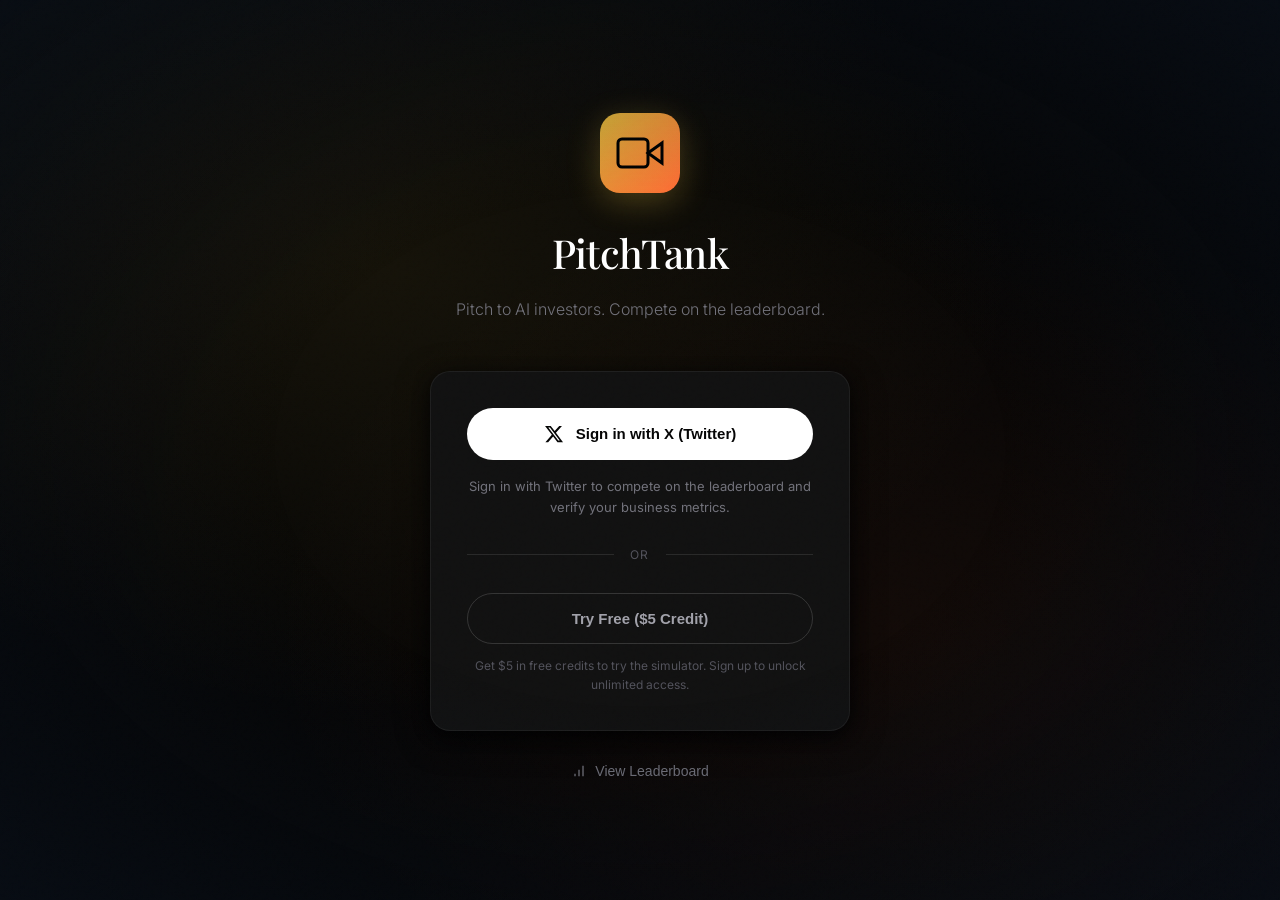
==== commit a75772f0: "Apply Superdesign aesthetic to full app - Update auth title from "Shark Tank Simulator" to "PitchTan" ====
--- a/app.html
+++ b/app.html
@@ -3,10 +3,13 @@
 <head>
   <meta charset="UTF-8">
   <meta name="viewport" content="width=device-width, initial-scale=1.0">
-  <title>Investor Panel — Shark Tank Simulator</title>
+  <title>PitchTank — AI Investor Panel</title>
   <link rel="stylesheet" href="styles.css">
 </head>
 <body>
+  <!-- Noise Overlay -->
+  <div class="noise-overlay"></div>
+
   <div class="app">
     <!-- ========================================
          VIEW 0: Auth / Login
@@ -20,7 +23,7 @@
               <rect x="1" y="5" width="15" height="14" rx="2" ry="2"/>
             </svg>
           </div>
-          <h1 class="auth-title">Shark Tank Simulator</h1>
+          <h1 class="auth-title">PitchTank</h1>
           <p class="auth-subtitle">Pitch to AI investors. Compete on the leaderboard.</p>
         </div>
 
--- a/styles.css
+++ b/styles.css
@@ -1,29 +1,33 @@
 /* ========================================
-   Shark Tank Simulator — Video Call UI
-   Authentic Shark Tank TV Show Aesthetic
-   Deep ocean blues, gold accents, dramatic lighting
+   PitchTank — Video Call UI
+   Premium dark aesthetic with gold accents
+   Superdesign-inspired elegance
    ======================================== */
 
-/* Google Fonts */
-@import url('https://fonts.googleapis.com/css2?family=Bebas+Neue&family=Source+Sans+Pro:wght@400;600;700&family=JetBrains+Mono:wght@500;700&display=swap');
+/* Google Fonts - Playfair Display (elegant serif) + Inter (clean sans) */
+@import url('https://fonts.googleapis.com/css2?family=Playfair+Display:ital,wght@0,400;0,500;0,600;0,700;1,400;1,500&family=Inter:wght@300;400;500;600;700&family=JetBrains+Mono:wght@500;700&display=swap');
 
 /* ========================================
    Design System Variables
    ======================================== */
 :root {
-  /* === PRIMARY OCEAN BLUES === */
-  --shark-blue-deep: #0A1628;
-  --shark-blue-dark: #122A4A;
-  --shark-blue-mid: #1E3A5A;
-  --shark-blue-accent: #2563EB;
-  --shark-blue-glow: #3B82F6;
-  --shark-blue-light: #60A5FA;
+  /* === PRIMARY DARKS === */
+  --bg-deep: #050505;
+  --bg-card: #111111;
+  --bg-elevated: #1a1a1a;
+  --shark-blue-deep: #0a0a0a;
+  --shark-blue-dark: #111111;
+  --shark-blue-mid: #1a1a1a;
+  --shark-blue-accent: #D4AF37;
+  --shark-blue-glow: #FFD700;
+  --shark-blue-light: #FFE55C;
 
   /* === MONEY GOLD === */
   --gold-rich: #D4AF37;
   --gold-bright: #FFD700;
   --gold-amber: #F59E0B;
   --gold-dark: #92702B;
+  --accent-warm: #FF6B35;
 
   /* === DEAL STATUS === */
   --deal-green: #10B981;
@@ -31,34 +35,49 @@
   --danger-red: #DC2626;
   --danger-red-deep: #7F1D1D;
 
-  /* === SURFACES (with blue undertones) === */
-  --surface-0: #050A12;
-  --surface-1: #0D1B2A;
-  --surface-2: #1B2838;
-  --surface-3: #243447;
-  --surface-4: #334155;
+  /* === SURFACES (deep blacks) === */
+  --surface-0: #050505;
+  --surface-1: #0a0a0a;
+  --surface-2: #111111;
+  --surface-3: #1a1a1a;
+  --surface-4: #252525;
 
   /* === TEXT HIERARCHY === */
-  --text-primary: #F8FAFC;
-  --text-secondary: #94A3B8;
-  --text-tertiary: #64748B;
-  --text-muted: #475569;
+  --text-primary: #FFFFFF;
+  --text-secondary: #A1A1AA;
+  --text-tertiary: #71717A;
+  --text-muted: #52525B;
 
   /* === TYPOGRAPHY === */
-  --font-display: 'Bebas Neue', 'Impact', sans-serif;
-  --font-body: 'Source Sans Pro', -apple-system, BlinkMacSystemFont, sans-serif;
+  --font-display: 'Playfair Display', Georgia, serif;
+  --font-serif: 'Playfair Display', Georgia, serif;
+  --font-body: 'Inter', -apple-system, BlinkMacSystemFont, sans-serif;
+  --font-sans: 'Inter', -apple-system, BlinkMacSystemFont, sans-serif;
   --font-mono: 'JetBrains Mono', ui-monospace, monospace;
 
   /* === SHADOWS === */
-  --shadow-sm: 0 1px 2px rgba(0, 0, 0, 0.4);
-  --shadow-md: 0 4px 12px rgba(0, 0, 0, 0.5), 0 2px 4px rgba(0, 0, 0, 0.3);
-  --shadow-lg: 0 8px 32px rgba(0, 0, 0, 0.6), 0 4px 16px rgba(0, 0, 0, 0.4);
+  --shadow-sm: 0 1px 2px rgba(0, 0, 0, 0.5);
+  --shadow-md: 0 4px 12px rgba(0, 0, 0, 0.6), 0 2px 4px rgba(0, 0, 0, 0.4);
+  --shadow-lg: 0 8px 32px rgba(0, 0, 0, 0.7), 0 4px 16px rgba(0, 0, 0, 0.5);
 
   /* === GLOW EFFECTS === */
   --glow-gold: 0 0 20px rgba(212, 175, 55, 0.4), 0 0 40px rgba(212, 175, 55, 0.2);
-  --glow-blue: 0 0 20px rgba(59, 130, 246, 0.4), 0 0 40px rgba(59, 130, 246, 0.2);
+  --glow-blue: 0 0 20px rgba(212, 175, 55, 0.3), 0 0 40px rgba(212, 175, 55, 0.15);
   --glow-green: 0 0 20px rgba(16, 185, 129, 0.4), 0 0 40px rgba(16, 185, 129, 0.2);
   --glow-red: 0 0 20px rgba(220, 38, 38, 0.4), 0 0 40px rgba(220, 38, 38, 0.2);
+}
+
+/* ========================================
+   Global Noise Overlay
+   ======================================== */
+.noise-overlay {
+  position: fixed;
+  inset: 0;
+  z-index: 9999;
+  pointer-events: none;
+  opacity: 0.03;
+  mix-blend-mode: overlay;
+  background-image: url("data:image/svg+xml,%3Csvg viewBox='0 0 256 256' xmlns='http://www.w3.org/2000/svg'%3E%3Cfilter id='noise'%3E%3CfeTurbulence type='fractalNoise' baseFrequency='0.9' numOctaves='4' stitchTiles='stitch'/%3E%3C/filter%3E%3Crect width='100%25' height='100%25' filter='url(%23noise)'/%3E%3C/svg%3E");
 }
 
 /* Reset */
@@ -76,10 +95,15 @@
 body {
   font-family: var(--font-body);
   font-size: 14px;
-  line-height: 1.5;
-  color: var(--text-primary);
-  background: linear-gradient(180deg, var(--surface-0) 0%, var(--surface-1) 50%, var(--shark-blue-deep) 100%);
+  line-height: 1.6;
+  color: var(--text-primary);
+  background: var(--bg-deep);
   -webkit-font-smoothing: antialiased;
+}
+
+::selection {
+  background: var(--gold-rich);
+  color: #000;
 }
 
 /* App Container */
@@ -88,19 +112,18 @@
   flex-direction: column;
   height: 100vh;
   width: 100vw;
-  background: linear-gradient(180deg, var(--surface-0) 0%, var(--surface-1) 30%, var(--shark-blue-deep) 100%);
+  background: var(--bg-deep);
   position: relative;
 }
 
-/* Subtle underwater ambient effect */
+/* Subtle atmospheric ambient effect */
 .app::before {
   content: '';
   position: fixed;
   inset: 0;
   background:
-    radial-gradient(ellipse at 20% 80%, rgba(37, 99, 235, 0.08) 0%, transparent 50%),
-    radial-gradient(ellipse at 80% 20%, rgba(37, 99, 235, 0.06) 0%, transparent 50%),
-    radial-gradient(ellipse at 50% 50%, rgba(212, 175, 55, 0.03) 0%, transparent 60%);
+    radial-gradient(ellipse at 20% 30%, rgba(212, 175, 55, 0.06) 0%, transparent 50%),
+    radial-gradient(ellipse at 80% 70%, rgba(255, 107, 53, 0.04) 0%, transparent 50%);
   pointer-events: none;
   z-index: 0;
 }
@@ -129,7 +152,7 @@
   justify-content: center;
   padding: 40px 20px;
   overflow-y: auto;
-  background: linear-gradient(180deg, var(--surface-0) 0%, var(--surface-1) 100%);
+  background: var(--bg-deep);
   position: relative;
   z-index: 1;
 }
@@ -141,34 +164,35 @@
 
 .entry-header {
   text-align: center;
-  margin-bottom: 32px;
+  margin-bottom: 40px;
 }
 
 .entry-logo {
   width: 56px;
   height: 56px;
-  margin: 0 auto 16px;
-  background: linear-gradient(135deg, var(--gold-rich) 0%, var(--gold-amber) 100%);
-  border-radius: 14px;
+  margin: 0 auto 20px;
+  background: linear-gradient(135deg, var(--gold-rich) 0%, var(--accent-warm) 100%);
+  border-radius: 16px;
   display: flex;
   align-items: center;
   justify-content: center;
-  color: var(--surface-0);
-  box-shadow: var(--glow-gold);
+  color: #000;
+  box-shadow: 0 8px 24px rgba(212, 175, 55, 0.3);
 }
 
 .entry-title {
-  font-family: var(--font-display);
-  font-size: 32px;
-  font-weight: 400;
-  letter-spacing: 0.05em;
-  color: var(--text-primary);
-  margin-bottom: 8px;
+  font-family: var(--font-serif);
+  font-size: 36px;
+  font-weight: 500;
+  letter-spacing: -0.02em;
+  color: var(--text-primary);
+  margin-bottom: 10px;
 }
 
 .entry-subtitle {
-  font-size: 14px;
+  font-size: 15px;
   color: var(--text-tertiary);
+  font-weight: 300;
 }
 
 /* Form */
@@ -219,19 +243,19 @@
   font-family: var(--font-body);
   font-size: 14px;
   color: var(--text-primary);
-  background-color: var(--surface-2);
-  border: 1px solid var(--surface-4);
-  border-radius: 8px;
-  padding: 10px 12px;
+  background-color: var(--bg-card);
+  border: 1px solid rgba(255, 255, 255, 0.1);
+  border-radius: 12px;
+  padding: 12px 14px;
   outline: none;
-  transition: border-color 0.15s ease, box-shadow 0.15s ease;
+  transition: border-color 0.2s ease, box-shadow 0.2s ease;
 }
 
 .form-input:focus,
 .form-textarea:focus,
 .form-select:focus {
-  border-color: var(--shark-blue-accent);
-  box-shadow: 0 0 0 3px rgba(37, 99, 235, 0.15);
+  border-color: var(--gold-rich);
+  box-shadow: 0 0 0 3px rgba(212, 175, 55, 0.15);
 }
 
 .form-input::placeholder,
@@ -303,23 +327,23 @@
 
 /* Submit button */
 .entry-submit {
-  margin-top: 12px;
-  padding: 14px 24px;
+  margin-top: 16px;
+  padding: 16px 32px;
   font-family: var(--font-body);
-  font-size: 15px;
-  font-weight: 700;
-  color: var(--surface-0);
-  background: linear-gradient(135deg, var(--gold-rich) 0%, var(--gold-amber) 100%);
+  font-size: 16px;
+  font-weight: 600;
+  color: #000;
+  background: linear-gradient(135deg, var(--gold-rich) 0%, var(--accent-warm) 100%);
   border: none;
-  border-radius: 8px;
+  border-radius: 100px;
   cursor: pointer;
-  transition: transform 0.15s ease, box-shadow 0.15s ease;
-  box-shadow: var(--shadow-md);
+  transition: all 0.3s ease;
+  box-shadow: 0 4px 24px rgba(212, 175, 55, 0.3);
 }
 
 .entry-submit:hover {
-  transform: translateY(-1px);
-  box-shadow: var(--glow-gold), var(--shadow-lg);
+  transform: translateY(-2px);
+  box-shadow: 0 8px 32px rgba(212, 175, 55, 0.5);
 }
 
 .entry-submit:active {
@@ -469,10 +493,10 @@
 }
 
 .meeting-title {
-  font-family: var(--font-display);
-  font-size: 18px;
-  font-weight: 400;
-  letter-spacing: 0.08em;
+  font-family: var(--font-serif);
+  font-size: 20px;
+  font-weight: 500;
+  letter-spacing: -0.01em;
   color: var(--text-primary);
 }
 
@@ -1058,17 +1082,17 @@
 
 .control-btn:hover {
   background-color: var(--surface-3);
-  border-color: var(--shark-blue-light);
+  border-color: var(--gold-dark);
 }
 
 .control-btn--active {
-  background: linear-gradient(135deg, var(--shark-blue-accent) 0%, #1D4ED8 100%);
-  border-color: var(--shark-blue-accent);
-  box-shadow: var(--glow-blue);
+  background: linear-gradient(135deg, var(--gold-rich) 0%, var(--gold-amber) 100%);
+  border-color: var(--gold-rich);
+  box-shadow: var(--glow-gold);
 }
 
 .control-btn--active:hover {
-  background: linear-gradient(135deg, #1D4ED8 0%, var(--shark-blue-accent) 100%);
+  background: linear-gradient(135deg, var(--gold-amber) 0%, var(--gold-rich) 100%);
 }
 
 .control-btn--muted {
@@ -1357,9 +1381,9 @@
 
 /* Founder (You) messages — right-aligned, distinct */
 .message--you {
-  background: rgba(37, 99, 235, 0.1);
+  background: rgba(212, 175, 55, 0.08);
   border-left: none;
-  border-right: 2px solid var(--shark-blue-accent);
+  border-right: 2px solid var(--gold-rich);
   border-radius: 6px 0 0 6px;
   margin-left: 32px;
   text-align: right;
@@ -1370,7 +1394,7 @@
 }
 
 .message--you .message-author {
-  color: var(--shark-blue-light);
+  color: var(--gold-rich);
 }
 
 .message--you .message-text {
@@ -1423,28 +1447,28 @@
 }
 
 .chat-input:focus {
-  border-color: var(--shark-blue-accent);
-  box-shadow: 0 0 0 3px rgba(37, 99, 235, 0.15);
+  border-color: var(--gold-rich);
+  box-shadow: 0 0 0 3px rgba(212, 175, 55, 0.15);
 }
 
 .send-btn {
   width: 44px;
   height: 44px;
-  border-radius: 8px;
+  border-radius: 10px;
   border: none;
-  background: linear-gradient(135deg, var(--shark-blue-accent) 0%, #1D4ED8 100%);
-  color: var(--text-primary);
+  background: linear-gradient(135deg, var(--gold-rich) 0%, var(--accent-warm) 100%);
+  color: var(--bg-deep);
   cursor: pointer;
   display: flex;
   align-items: center;
   justify-content: center;
   transition: all 0.15s ease;
-  box-shadow: var(--shadow-sm);
+  box-shadow: 0 4px 12px rgba(212, 175, 55, 0.25);
 }
 
 .send-btn:hover {
   transform: translateY(-1px);
-  box-shadow: var(--glow-blue);
+  box-shadow: var(--glow-gold);
 }
 
 /* Scrollbar */
@@ -1652,8 +1676,8 @@
     font-size: 12px;
     margin-bottom: 0;
     border-radius: 8px;
-    background: rgba(37, 99, 235, 0.1);
-    border: 1px solid rgba(37, 99, 235, 0.3);
+    background: rgba(212, 175, 55, 0.08);
+    border: 1px solid rgba(212, 175, 55, 0.25);
   }
 
   /* Mobile user preview - show yourself */
@@ -1664,8 +1688,8 @@
     height: 48px;
     border-radius: 50%;
     overflow: hidden;
-    border: 2px solid var(--shark-blue-accent);
-    box-shadow: var(--glow-blue);
+    border: 2px solid var(--gold-rich);
+    box-shadow: var(--glow-gold);
     flex-shrink: 0;
     background: var(--surface-2);
   }
@@ -1685,8 +1709,8 @@
     justify-content: center;
     font-size: 10px;
     font-weight: 700;
-    color: var(--text-primary);
-    background: linear-gradient(135deg, var(--shark-blue-accent) 0%, var(--shark-blue-dark) 100%);
+    color: var(--bg-deep);
+    background: linear-gradient(135deg, var(--gold-rich) 0%, var(--gold-dark) 100%);
   }
 
   /* Hide avatar when webcam is active */
@@ -1944,15 +1968,15 @@
    User Messages
    ======================================== */
 .message--user {
-  background: rgba(37, 99, 235, 0.15);
-  border-left: 2px solid var(--shark-blue-accent);
+  background: rgba(212, 175, 55, 0.1);
+  border-left: 2px solid var(--gold-rich);
   border-radius: 0 8px 8px 0;
   padding: 8px 12px;
   margin-left: 20px;
 }
 
 .message--user .message-author {
-  color: var(--shark-blue-light);
+  color: var(--gold-rich);
 }
 
 /* ========================================
@@ -2347,14 +2371,14 @@
 }
 
 .btn--submit {
-  background: linear-gradient(135deg, var(--shark-blue-accent) 0%, #1D4ED8 100%);
-  color: var(--text-primary);
+  background: linear-gradient(135deg, var(--gold-rich) 0%, var(--accent-warm) 100%);
+  color: var(--bg-deep);
   box-shadow: var(--shadow-sm);
 }
 
 .btn--submit:hover {
   transform: translateY(-1px);
-  box-shadow: var(--glow-blue);
+  box-shadow: var(--glow-gold);
 }
 
 /* ========================================
@@ -2381,10 +2405,10 @@
 }
 
 .transcript-toggle-btn.active {
-  background: linear-gradient(135deg, var(--shark-blue-accent) 0%, #1D4ED8 100%);
-  border-color: var(--shark-blue-accent);
-  color: var(--text-primary);
-  box-shadow: var(--glow-blue);
+  background: linear-gradient(135deg, var(--gold-rich) 0%, var(--gold-amber) 100%);
+  border-color: var(--gold-rich);
+  color: var(--bg-deep);
+  box-shadow: var(--glow-gold);
 }
 
 .transcript-panel {
@@ -2762,7 +2786,7 @@
    ======================================== */
 
 .view--auth {
-  background: linear-gradient(180deg, var(--surface-0) 0%, var(--surface-1) 100%);
+  background: var(--bg-deep);
   min-height: 100vh;
   display: flex;
   align-items: center;
@@ -2776,13 +2800,13 @@
   position: absolute;
   inset: 0;
   background:
-    radial-gradient(ellipse at 30% 70%, rgba(212, 175, 55, 0.08) 0%, transparent 50%),
-    radial-gradient(ellipse at 70% 30%, rgba(37, 99, 235, 0.06) 0%, transparent 50%);
+    radial-gradient(ellipse at 30% 30%, rgba(212, 175, 55, 0.08) 0%, transparent 50%),
+    radial-gradient(ellipse at 70% 70%, rgba(255, 107, 53, 0.05) 0%, transparent 50%);
   pointer-events: none;
 }
 
 .auth-container {
-  max-width: 400px;
+  max-width: 420px;
   width: 100%;
   text-align: center;
   position: relative;
@@ -2790,41 +2814,42 @@
 }
 
 .auth-header {
-  margin-bottom: 40px;
+  margin-bottom: 48px;
 }
 
 .auth-logo {
   display: inline-flex;
   align-items: center;
   justify-content: center;
-  width: 88px;
-  height: 88px;
-  background: linear-gradient(135deg, var(--gold-rich) 0%, var(--gold-amber) 100%);
-  border-radius: 22px;
-  margin-bottom: 24px;
-  color: var(--surface-0);
-  box-shadow: var(--glow-gold);
+  width: 80px;
+  height: 80px;
+  background: linear-gradient(135deg, var(--gold-rich) 0%, var(--accent-warm) 100%);
+  border-radius: 20px;
+  margin-bottom: 28px;
+  color: #000;
+  box-shadow: 0 8px 32px rgba(212, 175, 55, 0.3);
 }
 
 .auth-title {
-  font-family: var(--font-display);
-  font-size: 36px;
-  font-weight: 400;
-  letter-spacing: 0.08em;
-  color: var(--text-primary);
-  margin-bottom: 8px;
+  font-family: var(--font-serif);
+  font-size: 40px;
+  font-weight: 500;
+  letter-spacing: -0.02em;
+  color: var(--text-primary);
+  margin-bottom: 12px;
 }
 
 .auth-subtitle {
   font-size: 16px;
   color: var(--text-tertiary);
+  font-weight: 300;
 }
 
 .auth-content {
-  background: linear-gradient(135deg, var(--surface-1) 0%, var(--surface-0) 100%);
-  border: 1px solid var(--surface-4);
-  border-radius: 16px;
-  padding: 32px;
+  background: var(--bg-card);
+  border: 1px solid rgba(255, 255, 255, 0.06);
+  border-radius: 20px;
+  padding: 36px;
   margin-bottom: 24px;
   box-shadow: var(--shadow-lg);
 }
@@ -2835,25 +2860,23 @@
   justify-content: center;
   gap: 12px;
   width: 100%;
-  padding: 14px 24px;
+  padding: 16px 24px;
   border: none;
-  border-radius: 12px;
-  font-size: 16px;
+  border-radius: 100px;
+  font-size: 15px;
   font-weight: 600;
   cursor: pointer;
-  transition: all 0.2s ease;
+  transition: all 0.3s ease;
 }
 
 .auth-btn--twitter {
-  background: var(--surface-2);
-  color: var(--text-primary);
-  border: 1px solid var(--surface-4);
+  background: var(--text-primary);
+  color: var(--bg-deep);
 }
 
 .auth-btn--twitter:hover {
-  background: var(--surface-3);
-  border-color: var(--shark-blue-accent);
-  transform: translateY(-1px);
+  transform: translateY(-2px);
+  box-shadow: 0 8px 24px rgba(255, 255, 255, 0.15);
 }
 
 .auth-btn--twitter:disabled {
@@ -2865,15 +2888,17 @@
   font-size: 13px;
   color: var(--text-tertiary);
   margin-top: 16px;
-  line-height: 1.5;
+  line-height: 1.6;
 }
 
 .auth-divider {
   display: flex;
   align-items: center;
-  margin: 24px 0;
+  margin: 28px 0;
   color: var(--text-muted);
-  font-size: 13px;
+  font-size: 12px;
+  text-transform: uppercase;
+  letter-spacing: 0.1em;
 }
 
 .auth-divider::before,
@@ -2881,7 +2906,7 @@
   content: '';
   flex: 1;
   height: 1px;
-  background: var(--surface-4);
+  background: rgba(255, 255, 255, 0.1);
 }
 
 .auth-divider span {
@@ -2891,18 +2916,19 @@
 .auth-btn--guest {
   background: transparent;
   color: var(--text-secondary);
-  border: 1px solid var(--surface-4);
+  border: 1px solid rgba(255, 255, 255, 0.15);
 }
 
 .auth-btn--guest:hover {
-  background: var(--surface-3);
+  background: rgba(255, 255, 255, 0.05);
+  border-color: var(--gold-rich);
   color: var(--text-primary);
 }
 
 .auth-guest-note {
   font-size: 12px;
   color: var(--text-muted);
-  margin-top: 8px;
+  margin-top: 12px;
 }
 
 /* Auth logged-in state */
@@ -3701,14 +3727,14 @@
 }
 
 .btn--primary {
-  background: linear-gradient(135deg, var(--shark-blue-accent) 0%, #1D4ED8 100%);
-  color: var(--text-primary);
+  background: linear-gradient(135deg, var(--gold-rich) 0%, var(--accent-warm) 100%);
+  color: var(--bg-deep);
   box-shadow: var(--shadow-sm);
 }
 
 .btn--primary:hover {
   transform: translateY(-1px);
-  box-shadow: var(--glow-blue);
+  box-shadow: var(--glow-gold);
 }
 
 .btn--primary:disabled {
@@ -3900,11 +3926,11 @@
 }
 
 .demo-end-cta {
-  background: linear-gradient(135deg, var(--shark-blue-accent), #1D4ED8);
-  color: var(--text-primary);
+  background: linear-gradient(135deg, var(--gold-rich), var(--accent-warm));
+  color: var(--bg-deep);
   border: none;
   padding: 14px 28px;
-  border-radius: 8px;
+  border-radius: 100px;
   font-family: var(--font-body);
   font-size: 16px;
   font-weight: 700;
@@ -3918,7 +3944,7 @@
 
 .demo-end-cta:hover {
   transform: translateY(-2px);
-  box-shadow: var(--glow-blue);
+  box-shadow: var(--glow-gold);
 }
 
 .demo-end-cta .x-logo {
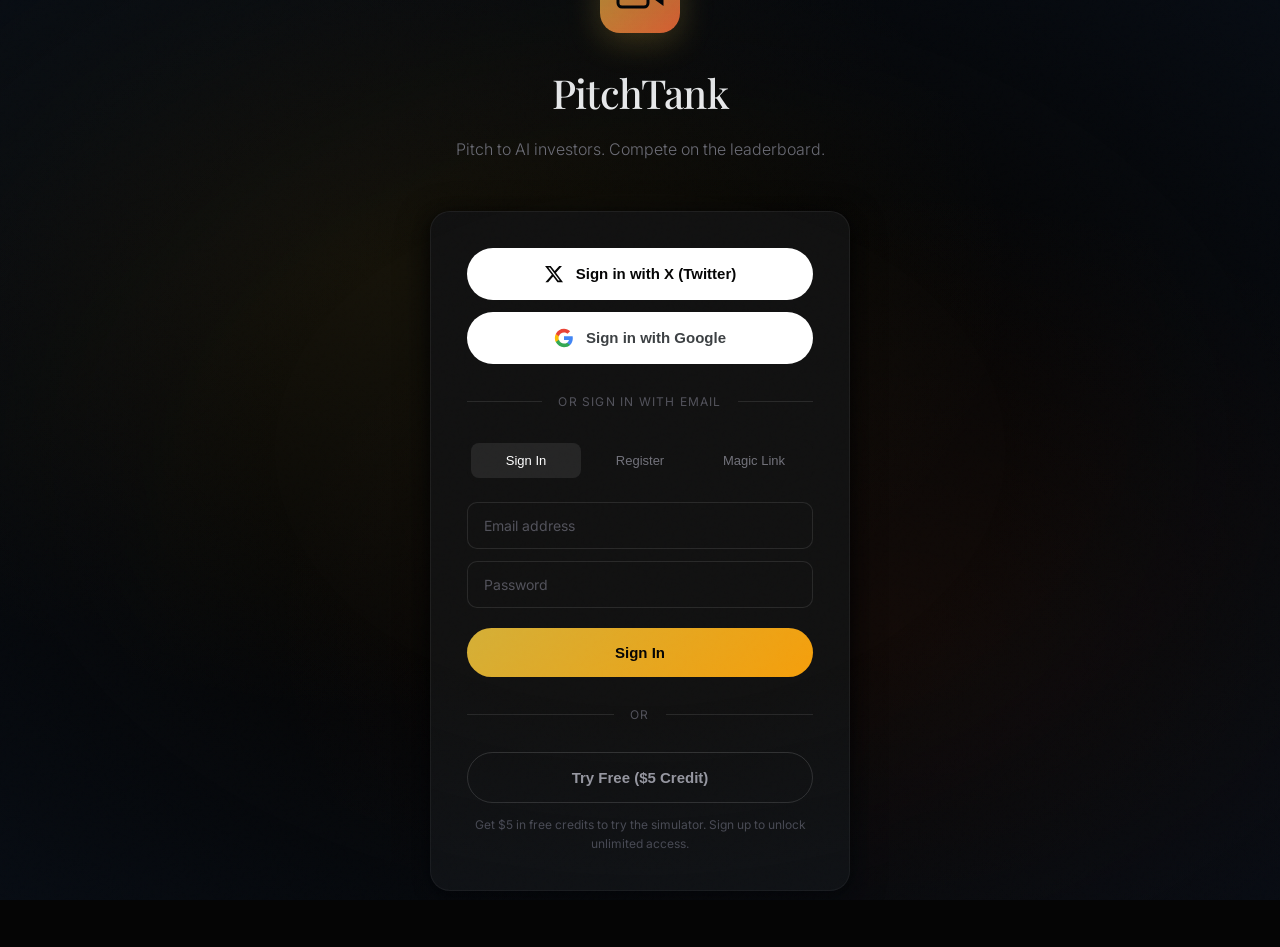
==== commit 432e5c9d: "Add Google, Email/Password, and Magic Link authentication - Add Google OAuth, email/password, and pa" ====
--- a/app.html
+++ b/app.html
@@ -3,7 +3,8 @@
 <head>
   <meta charset="UTF-8">
   <meta name="viewport" content="width=device-width, initial-scale=1.0">
-  <title>PitchTank — AI Investor Panel</title>
+  <title>PitchTank</title>
+  <link rel="icon" type="image/svg+xml" href="favicon.svg">
   <link rel="stylesheet" href="styles.css">
 </head>
 <body>
@@ -29,6 +30,7 @@
 
         <!-- Login buttons (shown when not logged in) -->
         <div class="auth-content" id="authLoginContent">
+          <!-- Social login buttons -->
           <button class="auth-btn auth-btn--twitter" id="twitterLoginBtn">
             <svg width="20" height="20" viewBox="0 0 24 24" fill="currentColor">
               <path d="M18.244 2.25h3.308l-7.227 8.26 8.502 11.24H16.17l-5.214-6.817L4.99 21.75H1.68l7.73-8.835L1.254 2.25H8.08l4.713 6.231zm-1.161 17.52h1.833L7.084 4.126H5.117z"/>
@@ -36,9 +38,66 @@
             Sign in with X (Twitter)
           </button>
 
-          <p class="auth-note">
-            Sign in with Twitter to compete on the leaderboard and verify your business metrics.
-          </p>
+          <button class="auth-btn auth-btn--google" id="googleLoginBtn">
+            <svg width="20" height="20" viewBox="0 0 24 24">
+              <path fill="#4285F4" d="M22.56 12.25c0-.78-.07-1.53-.2-2.25H12v4.26h5.92c-.26 1.37-1.04 2.53-2.21 3.31v2.77h3.57c2.08-1.92 3.28-4.74 3.28-8.09z"/>
+              <path fill="#34A853" d="M12 23c2.97 0 5.46-.98 7.28-2.66l-3.57-2.77c-.98.66-2.23 1.06-3.71 1.06-2.86 0-5.29-1.93-6.16-4.53H2.18v2.84C3.99 20.53 7.7 23 12 23z"/>
+              <path fill="#FBBC05" d="M5.84 14.09c-.22-.66-.35-1.36-.35-2.09s.13-1.43.35-2.09V7.07H2.18C1.43 8.55 1 10.22 1 12s.43 3.45 1.18 4.93l2.85-2.22.81-.62z"/>
+              <path fill="#EA4335" d="M12 5.38c1.62 0 3.06.56 4.21 1.64l3.15-3.15C17.45 2.09 14.97 1 12 1 7.7 1 3.99 3.47 2.18 7.07l3.66 2.84c.87-2.6 3.3-4.53 6.16-4.53z"/>
+            </svg>
+            Sign in with Google
+          </button>
+
+          <div class="auth-divider">
+            <span>or sign in with email</span>
+          </div>
+
+          <!-- Email auth section with tabs -->
+          <div class="auth-email-section">
+            <div class="auth-email-tabs">
+              <button class="auth-email-tab auth-email-tab--active" data-tab="signin">Sign In</button>
+              <button class="auth-email-tab" data-tab="register">Register</button>
+              <button class="auth-email-tab" data-tab="magic">Magic Link</button>
+            </div>
+
+            <!-- Error/Success messages -->
+            <div class="auth-message auth-error" id="authError" style="display: none;"></div>
+            <div class="auth-message auth-success" id="authSuccess" style="display: none;"></div>
+
+            <!-- Sign In Form -->
+            <form class="auth-email-form" id="emailSignInForm">
+              <div class="auth-form-group">
+                <input type="email" class="auth-form-input" id="signInEmail" placeholder="Email address" required>
+              </div>
+              <div class="auth-form-group">
+                <input type="password" class="auth-form-input" id="signInPassword" placeholder="Password" required>
+              </div>
+              <button type="submit" class="auth-btn auth-btn--email">Sign In</button>
+            </form>
+
+            <!-- Register Form -->
+            <form class="auth-email-form" id="emailRegisterForm" style="display: none;">
+              <div class="auth-form-group">
+                <input type="text" class="auth-form-input" id="registerName" placeholder="Your name" required>
+              </div>
+              <div class="auth-form-group">
+                <input type="email" class="auth-form-input" id="registerEmail" placeholder="Email address" required>
+              </div>
+              <div class="auth-form-group">
+                <input type="password" class="auth-form-input" id="registerPassword" placeholder="Password (min 6 characters)" required minlength="6">
+              </div>
+              <button type="submit" class="auth-btn auth-btn--email">Create Account</button>
+            </form>
+
+            <!-- Magic Link Form -->
+            <form class="auth-email-form" id="magicLinkForm" style="display: none;">
+              <p class="auth-magic-hint">We'll send you a link to sign in without a password.</p>
+              <div class="auth-form-group">
+                <input type="email" class="auth-form-input" id="magicLinkEmail" placeholder="Email address" required>
+              </div>
+              <button type="submit" class="auth-btn auth-btn--email">Send Magic Link</button>
+            </form>
+          </div>
 
           <div class="auth-divider">
             <span>or</span>
@@ -790,12 +849,46 @@
         if (typeof firebase !== 'undefined' && window.FIREBASE_CONFIG) {
           firebase.initializeApp(window.FIREBASE_CONFIG);
           const auth = firebase.auth();
-          const provider = new firebase.auth.TwitterAuthProvider();
+          const twitterProvider = new firebase.auth.TwitterAuthProvider();
+          const googleProvider = new firebase.auth.GoogleAuthProvider();
+
+          // Action code settings for magic link
+          const actionCodeSettings = {
+            url: window.location.origin + window.location.pathname,
+            handleCodeInApp: true
+          };
 
           window.firebaseAuth = {
             auth: auth,
-            provider: provider,
-            signInWithTwitter: () => auth.signInWithPopup(provider),
+            twitterProvider: twitterProvider,
+            googleProvider: googleProvider,
+            signInWithTwitter: () => auth.signInWithPopup(twitterProvider),
+            signInWithGoogle: () => auth.signInWithPopup(googleProvider),
+            signInWithEmail: (email, password) => auth.signInWithEmailAndPassword(email, password),
+            registerWithEmail: (email, password) => auth.createUserWithEmailAndPassword(email, password),
+            sendMagicLink: (email) => {
+              return auth.sendSignInLinkToEmail(email, actionCodeSettings).then(() => {
+                window.localStorage.setItem('emailForSignIn', email);
+              });
+            },
+            completeMagicLinkSignIn: () => {
+              if (auth.isSignInWithEmailLink(window.location.href)) {
+                let email = window.localStorage.getItem('emailForSignIn');
+                if (!email) {
+                  email = window.prompt('Please provide your email for confirmation');
+                }
+                if (email) {
+                  return auth.signInWithEmailLink(email, window.location.href).then((result) => {
+                    window.localStorage.removeItem('emailForSignIn');
+                    window.history.replaceState(null, '', window.location.pathname);
+                    return result;
+                  });
+                }
+              }
+              return Promise.resolve(null);
+            },
+            isSignInWithEmailLink: () => auth.isSignInWithEmailLink(window.location.href),
+            updateProfile: (user, profile) => user.updateProfile(profile),
             signOutUser: () => auth.signOut(),
             onAuthStateChanged: (callback) => auth.onAuthStateChanged(callback),
             getCurrentUser: () => auth.currentUser
--- a/styles.css
+++ b/styles.css
@@ -1428,8 +1428,22 @@
   flex-wrap: wrap;
 }
 
+/* Response guidance takes full width, appears first */
+.chat-input-area .response-guidance {
+  width: 100%;
+  order: -1;
+  margin-bottom: 4px;
+}
+
+/* Input controls container - inline flex to keep them together */
+.chat-input-area .record-btn,
+.chat-input-area .send-btn {
+  flex-shrink: 0;
+}
+
 .chat-input {
   flex: 1;
+  min-width: 0;
   height: 44px;
   padding: 0 14px;
   font-size: 13px;
@@ -1668,16 +1682,27 @@
     flex-shrink: 0;
   }
 
-  /* Response guidance above input */
-  .response-guidance {
+  /* Response guidance above input - full width on its own row */
+  .chat-input-area .response-guidance {
     width: 100%;
     order: -1;
     padding: 8px 12px;
     font-size: 12px;
-    margin-bottom: 0;
+    margin-bottom: 4px;
     border-radius: 8px;
     background: rgba(212, 175, 55, 0.08);
     border: 1px solid rgba(212, 175, 55, 0.25);
+  }
+
+  /* Keep input controls on same row */
+  .chat-input-area .record-btn,
+  .chat-input-area .send-btn {
+    flex-shrink: 0;
+  }
+
+  .chat-input-area .chat-input {
+    flex: 1;
+    min-width: 0;
   }
 
   /* Mobile user preview - show yourself */
@@ -3004,6 +3029,143 @@
 .auth-leaderboard-btn:hover {
   background: var(--surface-3);
   color: var(--gold-rich);
+}
+
+/* Google auth button */
+.auth-btn--google {
+  background: #ffffff;
+  color: #3c4043;
+  margin-top: 12px;
+}
+
+.auth-btn--google:hover {
+  transform: translateY(-2px);
+  box-shadow: 0 8px 24px rgba(255, 255, 255, 0.15);
+  background: #f8f9fa;
+}
+
+.auth-btn--google:disabled {
+  opacity: 0.6;
+  cursor: not-allowed;
+}
+
+/* Email auth button */
+.auth-btn--email {
+  background: linear-gradient(135deg, var(--gold-rich) 0%, var(--gold-amber) 100%);
+  color: var(--surface-0);
+  margin-top: 8px;
+}
+
+.auth-btn--email:hover {
+  transform: translateY(-1px);
+  box-shadow: var(--glow-gold);
+}
+
+.auth-btn--email:disabled {
+  opacity: 0.6;
+  cursor: not-allowed;
+  transform: none;
+}
+
+/* Email section container */
+.auth-email-section {
+  margin-top: 8px;
+}
+
+/* Email tabs */
+.auth-email-tabs {
+  display: flex;
+  gap: 4px;
+  margin-bottom: 20px;
+  background: var(--surface-2);
+  padding: 4px;
+  border-radius: 12px;
+}
+
+.auth-email-tab {
+  flex: 1;
+  padding: 10px 12px;
+  background: transparent;
+  border: none;
+  color: var(--text-tertiary);
+  font-size: 13px;
+  font-weight: 500;
+  cursor: pointer;
+  border-radius: 8px;
+  transition: all 0.2s ease;
+}
+
+.auth-email-tab:hover {
+  color: var(--text-secondary);
+  background: var(--surface-3);
+}
+
+.auth-email-tab--active {
+  background: var(--surface-4);
+  color: var(--text-primary);
+}
+
+/* Email forms */
+.auth-email-form {
+  display: flex;
+  flex-direction: column;
+  gap: 12px;
+}
+
+.auth-form-group {
+  display: flex;
+  flex-direction: column;
+}
+
+.auth-form-input {
+  font-family: var(--font-body);
+  font-size: 14px;
+  color: var(--text-primary);
+  background-color: var(--surface-2);
+  border: 1px solid rgba(255, 255, 255, 0.1);
+  border-radius: 10px;
+  padding: 14px 16px;
+  outline: none;
+  transition: border-color 0.2s ease, box-shadow 0.2s ease;
+  width: 100%;
+}
+
+.auth-form-input:focus {
+  border-color: var(--gold-rich);
+  box-shadow: 0 0 0 3px rgba(212, 175, 55, 0.15);
+}
+
+.auth-form-input::placeholder {
+  color: var(--text-muted);
+}
+
+/* Magic link hint */
+.auth-magic-hint {
+  font-size: 13px;
+  color: var(--text-tertiary);
+  margin-bottom: 8px;
+  line-height: 1.5;
+}
+
+/* Auth messages */
+.auth-message {
+  padding: 12px 16px;
+  border-radius: 10px;
+  font-size: 13px;
+  margin-bottom: 16px;
+  text-align: left;
+}
+
+.auth-error {
+  background: rgba(220, 38, 38, 0.15);
+  border: 1px solid rgba(220, 38, 38, 0.3);
+  color: #fca5a5;
+}
+
+.auth-success {
+  background: rgba(16, 185, 129, 0.15);
+  border: 1px solid rgba(16, 185, 129, 0.3);
+  color: #6ee7b7;
 }
 
 /* ========================================
